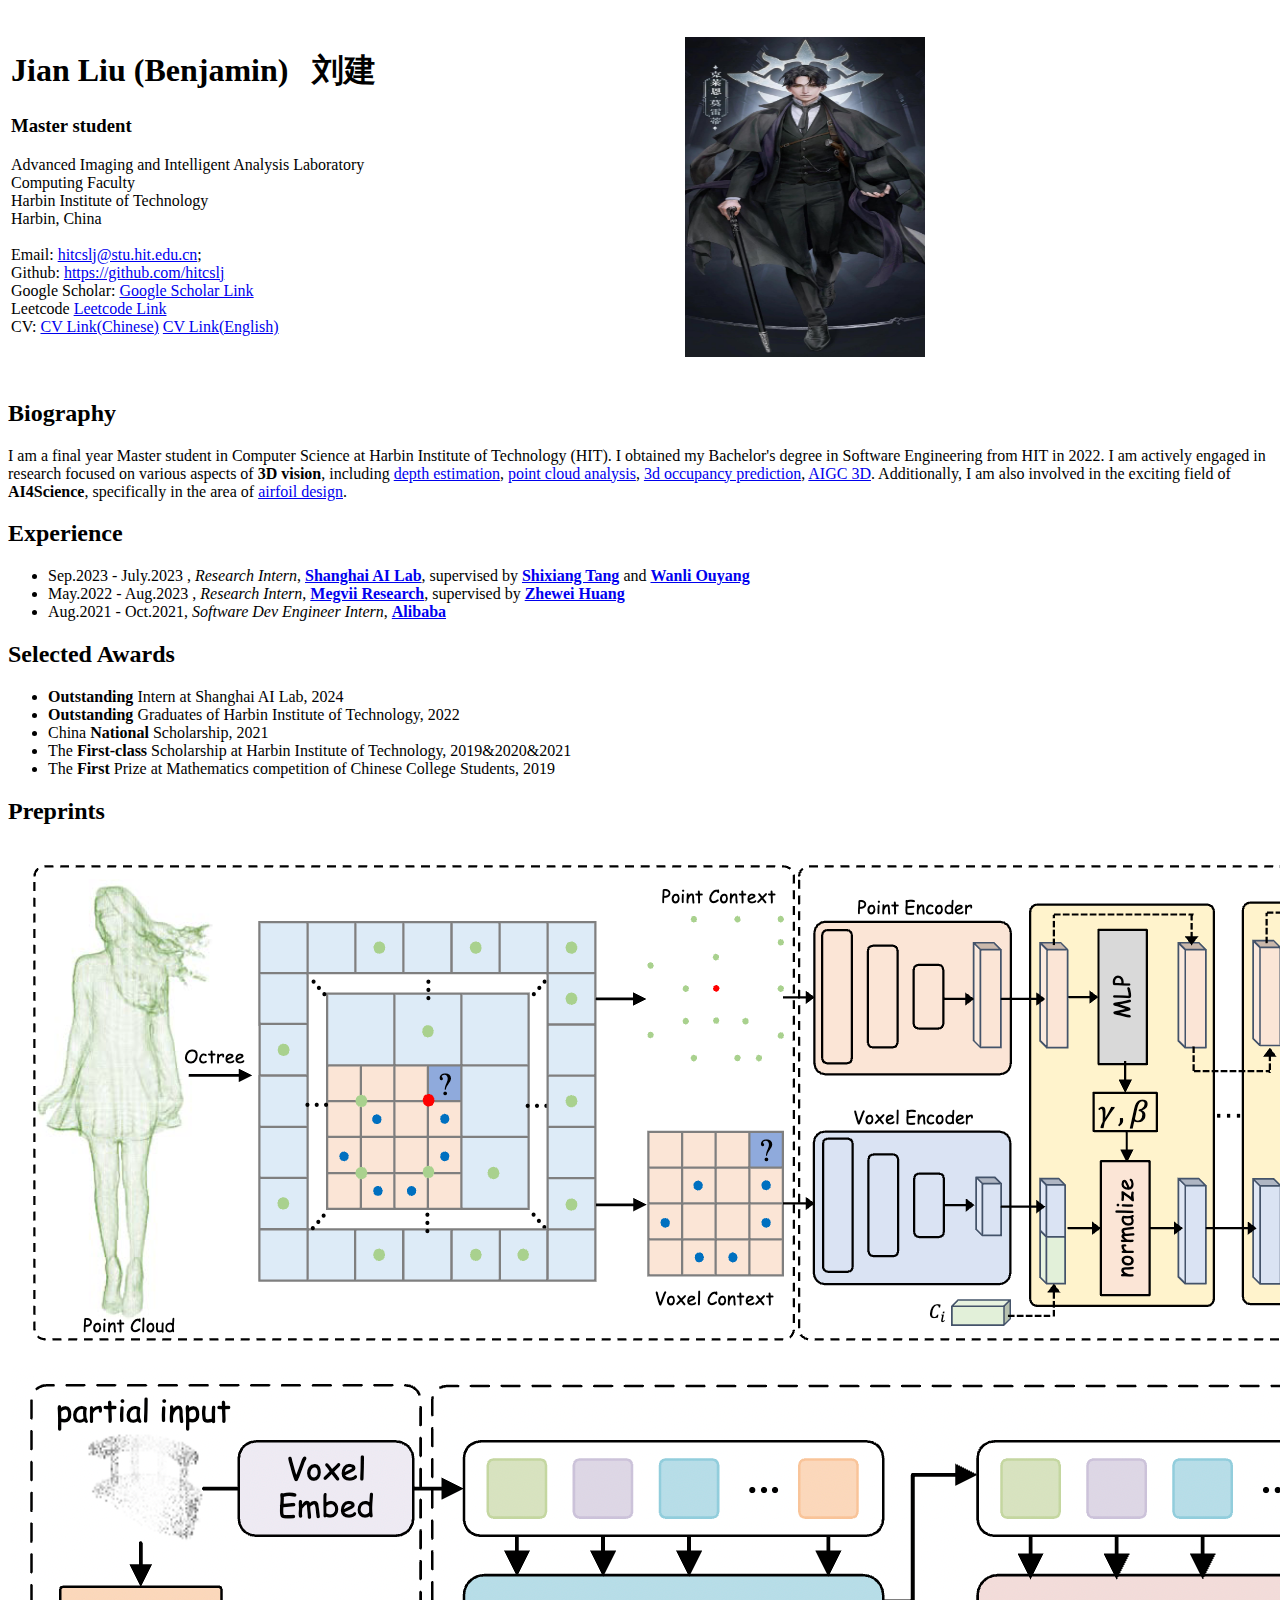
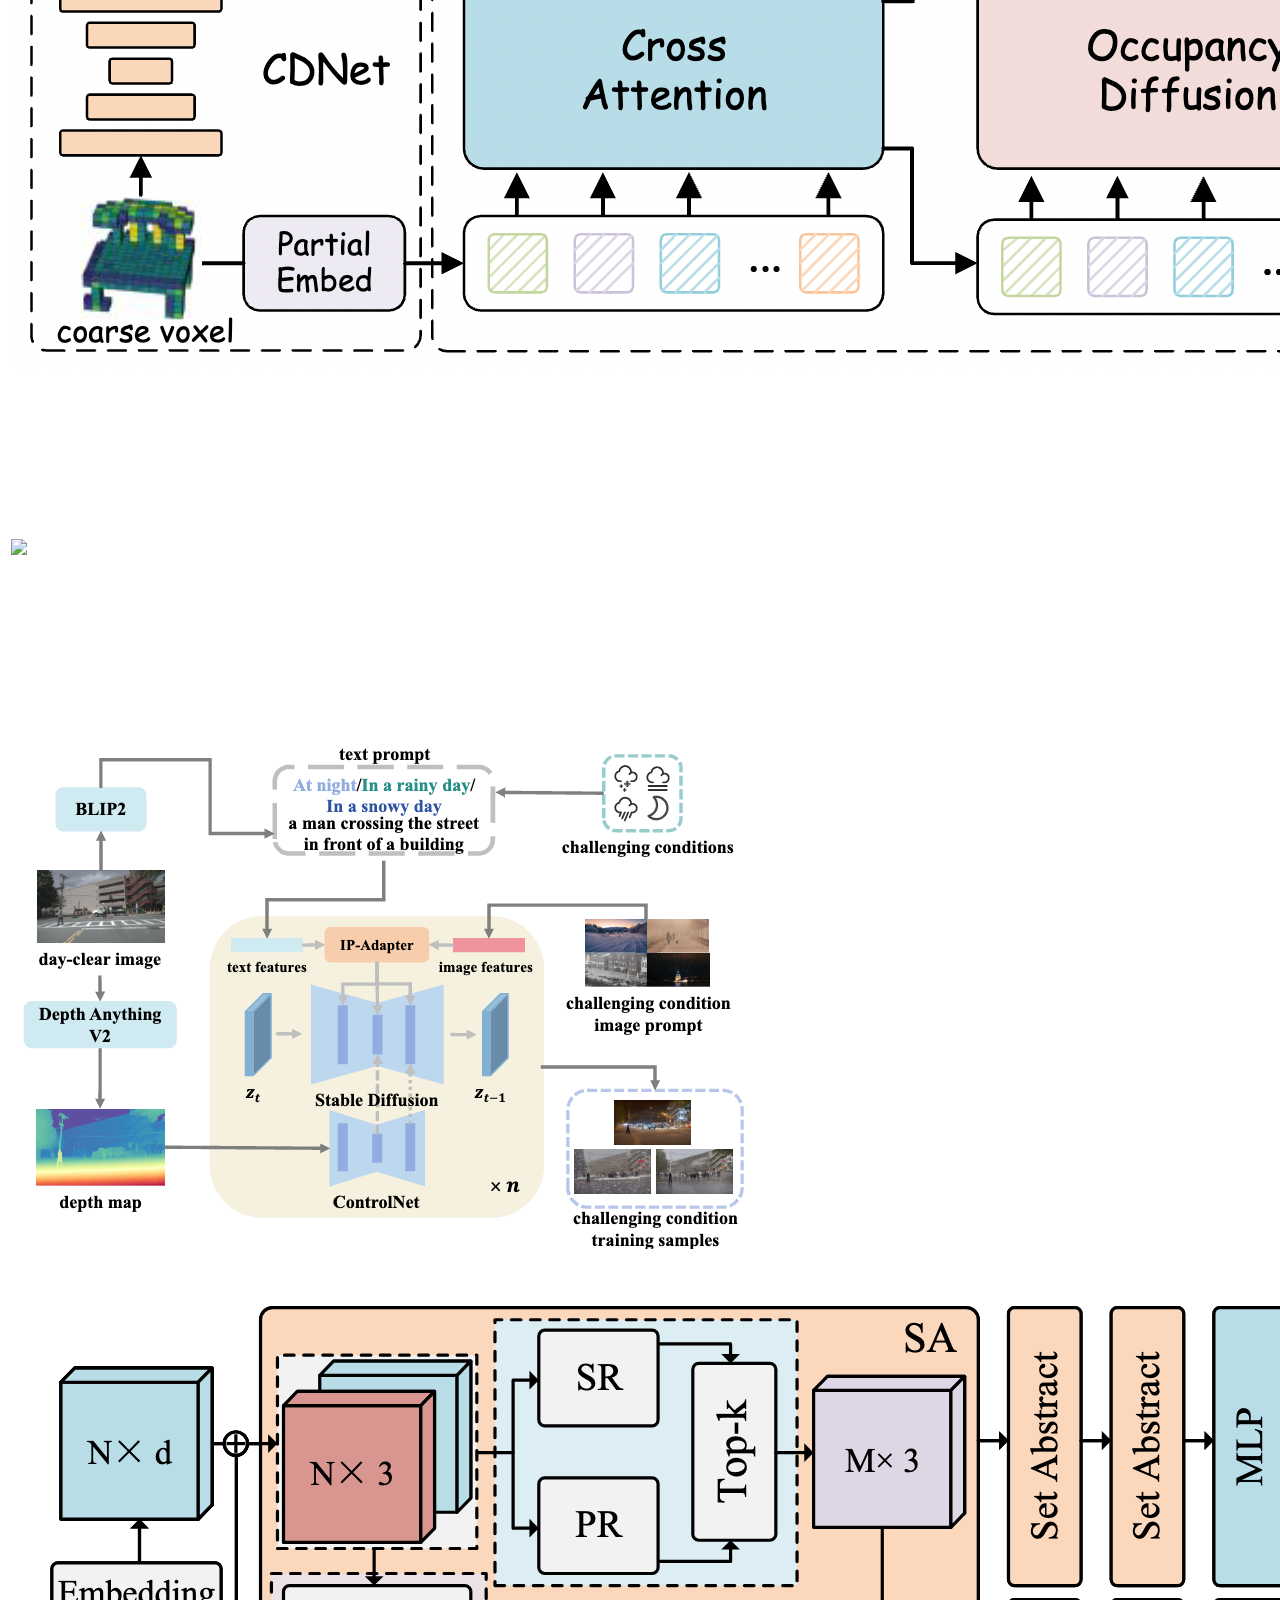
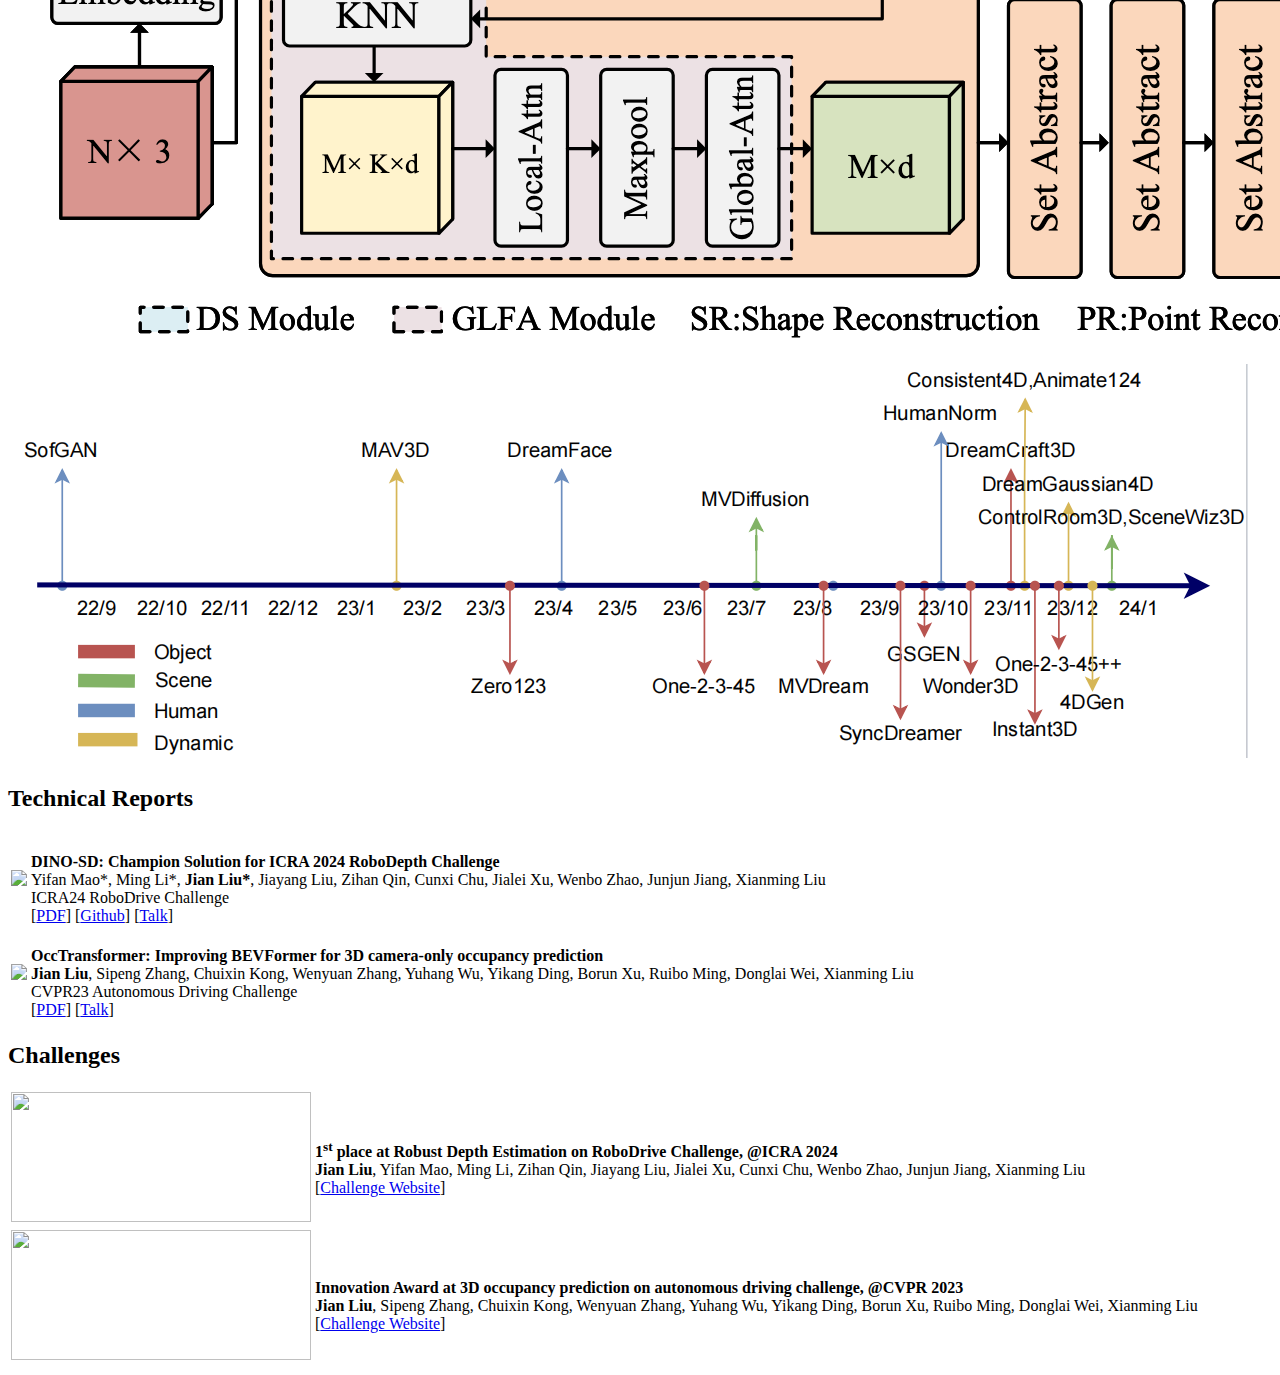
==== index.html @ ea8cdf04 "final year" ====
<!DOCTYPE html>

<html><head><meta http-equiv="Content-Type" content="text/html; charset=UTF-8">
  <meta content="IE=5.0000" http-equiv="X-UA-Compatible">
  <meta name="description" content="Jian Liu's home page">
  
  <link href="./files/wfdoc.css" rel="stylesheet" type="text/css"> 
  <title>Jian Liu's Homepage</title>
  <meta name="GENERATOR" content="MSHTML 11.00.10570.1001">

</head>


<script>
  function hideshow(x) {
    // var x = document.getElementById("toolbox_cite");
    if (x.style.display === "none") {
      x.style.display = "block";
    } else {
      x.style.display = "none";
    }
  }
</script>


<body> 
  <div id="layout-content" style="margin-top: 25px;">
  <table>
    <tbody>
    <tr>
      <td width="670">
        <div id="toptitle">
        <h1>Jian Liu (Benjamin) &nbsp; 刘建</h1></div>
        <h3>Master student</h3>
        <p>Advanced Imaging and Intelligent Analysis Laboratory
        <br>Computing Faculty
        <br>Harbin Institute of Technology
        <br>Harbin, China
        <br>
        <br> Email:  
        <a href="hitcslj@stu.hit.edu.cn"> hitcslj@stu.hit.edu.cn</a>;
<!--        <br>&nbsp;&nbsp;&nbsp;&nbsp;&nbsp;&nbsp;&nbsp;&nbsp;&nbsp;&nbsp;&nbsp;&nbsp;<a href="liujian2498065510@gmail.com"> liujian2498065510@gmail.com</a>-->
        <br> Github: 
        <a href="https://github.com/hitcslj">https://github.com/hitcslj</a>
        <br> Google Scholar: 
        <a href="https://scholar.google.com/citations?user=lgtXgTUAAAAJ&hl=en">Google Scholar Link</a>
        <br> Leetcode
        <a href="https://leetcode.cn/u/hitcslj/">Leetcode Link</a>
<!--          https://leetcode.com/u/UShitcslj/-->
        <br> CV: 
        <a href="./files/jianliu.pdf">CV Link(Chinese)</a>
        <a href="./files/jianliu_en.pdf">CV Link(English)</a>
        <br><br></p>
      </td>
      <td>
        <img width="240" height="320" src="./files/jianliu.jpg" border="0">
      </td>
    </tr>
    <tr></tr></tbody>
  </table>
  <div id="layout-content" style="margin-top: 25px;">




<h2>Biography</h2>

  <p> I am a final year Master student in Computer Science at Harbin Institute of Technology (HIT).
  I obtained my Bachelor's degree in Software Engineering from HIT in 2022. 
  I am actively engaged in research focused on various aspects of <b>3D vision</b>, including <a href="https://github.com/hitcslj/awesome-robust-depth-estimation">depth estimation</a>, <a href="https://github.com/hitcslj/Awesome-Point-Cloud-Completion">point cloud analysis</a>, <a href="https://github.com/CVPR2023-3D-Occupancy-Prediction/CVPR2023-3D-Occupancy-Prediction">3d occupancy prediction</a>, <a href="https://github.com/hitcslj/Awesome-AIGC-3D">AIGC 3D</a>. Additionally, I am also involved in the exciting field of <b>AI4Science</b>, specifically in the area of <a href="https://github.com/hitcslj/awesome-airfoil-design">airfoil design</a>. </p>



<h2>Experience</h2>
<ul>
  <li>
    Sep.2023 - July.2023 , <i>Research Intern</i>, <b><a href="https://www.shlab.org.cn/"> Shanghai AI Lab</a></b>, supervised by <b><a href="https://scholar.google.com/citations?hl=en&user=TJ4ihdkAAAAJ">Shixiang Tang</a></b> and <b><a href="https://wlouyang.github.io/">Wanli Ouyang</a></b> 
  </li>
  <li>
    May.2022 - Aug.2023 , <i>Research Intern</i>, <b><a href="https://research.megvii.com/">Megvii Research</a></b>, supervised by <b><a href="https://github.com/hzwer">Zhewei Huang</a></b> 
  </li>
  <li>
    Aug.2021 - Oct.2021, <i> Software Dev Engineer Intern</i>, <b><a href="https://www.alibabagroup.com/">Alibaba</a></b>
  </li>
</ul>



<h2>Selected Awards</h2>
<ul>
  <li>
    <b>Outstanding</b> Intern at Shanghai AI Lab, 2024
  </li>
  <li>
  <b>Outstanding</b> Graduates of Harbin Institute of Technology, 2022
  </li>
  <li>
    China <b>National</b> Scholarship, 2021
  </li>
  <li>
    The <b>First-class</b> Scholarship at Harbin Institute of Technology, 2019&2020&2021
  </li>
  <li>
    The <b>First</b> Prize at Mathematics competition  of Chinese College Students, 2019
  </li>
</ul>





<h2>Preprints</h2>
<table class="pub_table">
  <tbody>
  
  <tr>
    <td class="pub_td1"><img src="./files/pvcontext-pipeline.png" class="papericon"></td>
    <td class="pub_td2"><br><b>PVContext: Hybrid Context Model for Point Cloud Compression</b>
      <br>Guoqing Zhang, Wenbo Zhao, <b>Jian Liu</b>, Yuanchao Bai, Junjun Jiang, Xianming Liu
      <br>Arxiv 2024
      <br>
      [<a href="https://arxiv.org/abs/2409.12724">PDF</a>]
    </td>
  </tr>


  <tr>
    <td class="pub_td1"><img src="./files/diffocc-pipeline.png" class="papericon"></td>
    <td class="pub_td2"><br><b>Diffusion-Occ: 3D Point Cloud Completion via Occupancy Diffusion</b>
      <br>Guoqing Zhang, <b>Jian Liu*</b>
      <br>Arxiv 2024
      <br>
      [<a href="https://www.arxiv.org/abs/2408.14846">PDF</a>]
    </td>
  </tr>

  
  <tr>
    <td class="pub_td1"><img src="./files/airfoil-pipeline.png" class="papericon"></td>
    <td class="pub_td2"><br><b>AFBench: A Large-scale Benchmark for Airfoil Design</b>
      <br><b>Jian Liu</b>, Jianyu Wu, Hairun Xie, Guoqing Zhang, Jing Wang, Wei Liu, Wanli Ouyang, Junjun Jiang, Xianming Liu, Shixiang Tang, Miao Zhang
      <br>Paper UnderReview
      <br>
      [<a href="https://arxiv.org/abs/2406.18846">PDF</a>]
      [<a href="https://github.com/hitcslj/AFBench">Github</a>]
      [<a href="https://hitcslj.github.io/afbench/">Project Page</a>]
    </td>
  </tr>


  <tr>
    <td class="pub_td1"><img src="./files/ude-pipeline.png" class="papericon"></td>
    <td class="pub_td2"><br><b>Stealing Stable Diffusion Prior for Robust Monocular Depth Estimation</b>
      <br> Yifan Mao*, <b>Jian Liu*</b>, Xianming Liu
      <br>Arxiv 2024
      <br>
      [<a href="https://arxiv.org/abs/2403.05056">PDF</a>]
      [<a href="https://github.com/hitcslj/SSD">Github</a>]
      [<a href="https://hitcslj.github.io/ssd/">Project Page</a>]
    </td>
  </tr>


  
  <tr>
    <td class="pub_td1"><img src="./files/reps_pipeline_new.png" class="papericon"></td>
    <td class="pub_td2"><br><b>REPS: Reconstruction-based Point Cloud Sampling</b>
      <br>Guoqing Zhang*, <b>Jian Liu*</b>, Wenbo Zhao, Xianming Liu
      <br>Arxiv 2024
      <br>
      [<a href="https://arxiv.org/abs/2403.05047">PDF</a>]
      [<a href="https://github.com/hitcslj/REPS">Github</a>]
    </td>
  </tr>


  <tr>
    <td class="pub_td1"><img src="./files/aigc_3d.png" class="papericon"></td>
    <td class="pub_td2"><br><b>A Comprehensive Survey on 3D Content Generation</b>
      <br><b>Jian Liu</b>, Xiaoshui Huang, Tianyu Huang, Lu Chen, Yuenan Hou, Shixiang Tang, Ziwei Liu, Wanli Ouyang, Wangmeng Zuo, Junjun Jiang, Xianming Liu
      <br>Arxiv 2024
      <br>
      [<a href="https://arxiv.org/abs/2402.01166">PDF</a>]
      [<a href="https://github.com/hitcslj/Awesome-AIGC-3D">Github</a>]
    </td>
  </tr>

  </tbody>
</table>


<h2>Technical Reports</h2>
<table class="pub_table">
  <tbody>

  <tr>
    <td class="pub_td1"><img src="./files/dino_sd.png" class="papericon"></td>
    <td class="pub_td2"><br><b>DINO-SD: Champion Solution for ICRA 2024 RoboDepth Challenge</b>
      <br>Yifan Mao*, Ming Li*, <b>Jian Liu*</b>, Jiayang Liu, Zihan Qin, Cunxi Chu, Jialei Xu, Wenbo Zhao, Junjun Jiang, Xianming Liu
      <br>ICRA24 RoboDrive Challenge
      <br>
      [<a href="https://arxiv.org/abs/2405.17102">PDF</a>]
      [<a href="https://github.com/hitcslj/DINO-SD">Github</a>]
      [<a href="https://www.bilibili.com/video/BV11H4y1M7mp/?vd_source=0fb3bb9416e8fa252211d77e6b01b9d0">Talk</a>]
    </td>
  </tr>
  
  <tr>
    <td class="pub_td1"><img src="./files/occtransformer.png" class="papericon"></td>
    <td class="pub_td2"><br><b>OccTransformer: Improving BEVFormer for 3D camera-only occupancy prediction</b>
      <br><b>Jian Liu</b>, Sipeng Zhang, Chuixin Kong, Wenyuan Zhang, Yuhang Wu, Yikang Ding, Borun Xu, Ruibo Ming, Donglai Wei, Xianming Liu
      <br>CVPR23 Autonomous Driving Challenge
      <br>
      [<a href="https://arxiv.org/abs/2402.18140">PDF</a>]
      [<a href="https://www.bilibili.com/video/BV1pN411D7au/?spm_id_from=333.999.0.0&vd_source=0fb3bb9416e8fa252211d77e6b01b9d0">Talk</a>]
    </td>
  </tr>

  </tbody>
</table>

<h2>Challenges</h2>
<table class="pub_table">
  <tbody>
  
  <tr>
      <td class="pub_td1"><img src="./files/icra24_dinosd.png" class="papericon" width="300" height="130"></td>
      <td class="pub_td2"><br><b>1<sup>st</sup> place at Robust Depth Estimation</a> on RoboDrive Challenge, @ICRA 2024</b>
        <br><b>Jian Liu</b>, Yifan Mao, Ming Li, Zihan Qin, Jiayang Liu, Jialei Xu, Cunxi Chu, Wenbo Zhao, Junjun Jiang, Xianming Liu
        <br>
        [<a href="https://robodrive-24.github.io">Challenge Website</a>]
      </td>
  </tr>

  <tr>
    <td class="pub_td1"><img src="./files/cvpr23_occ.jpg" class="papericon" width="300" height="130"></td>
    <td class="pub_td2"><br><b>Innovation Award at 3D occupancy prediction on autonomous driving challenge, @CVPR 2023 </b>
      <br> <b>Jian Liu</b>, Sipeng Zhang, Chuixin Kong, Wenyuan Zhang, Yuhang Wu, Yikang Ding, Borun Xu, Ruibo Ming, Donglai Wei, Xianming Liu
      <br>
      [<a href="https://opendrivelab.com/AD23Challenge.html">Challenge Website</a>]
    </td>
  </tr>


  


  </tbody>
</table>


</div></div></body></html>
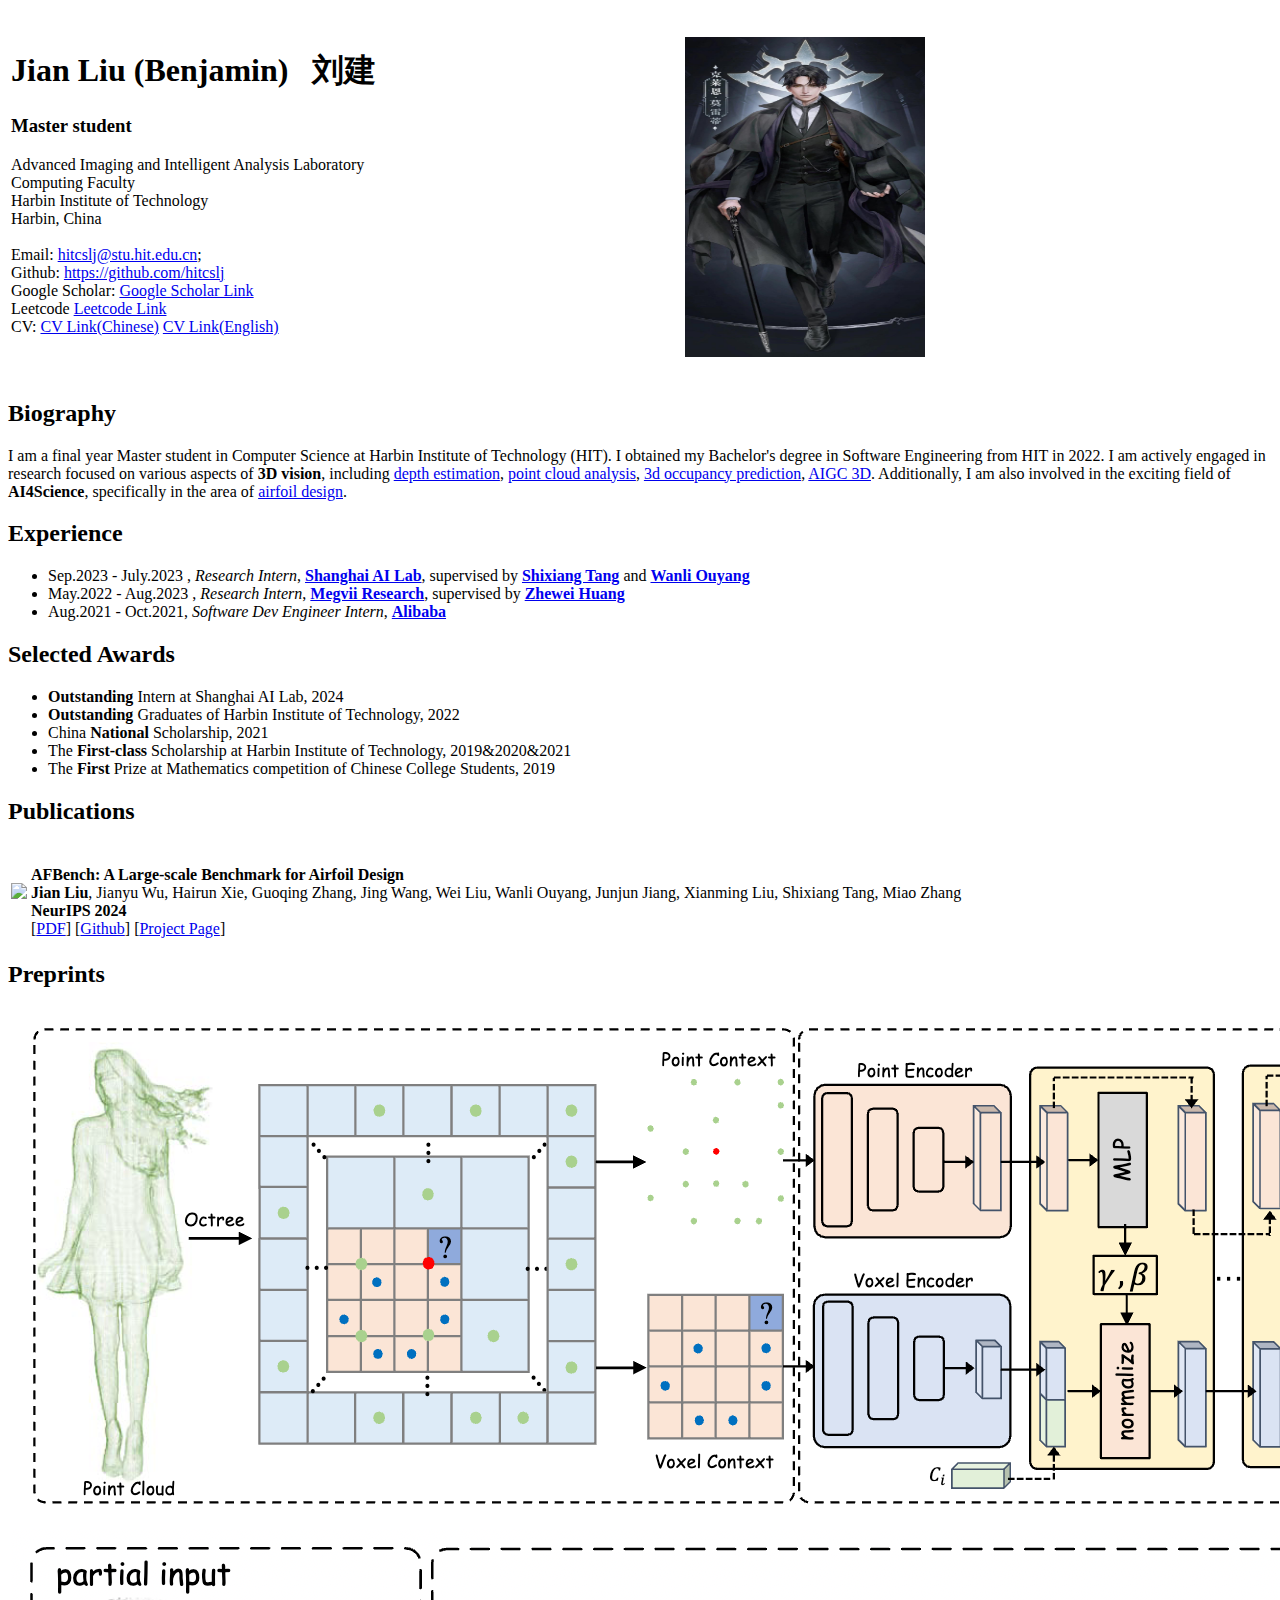
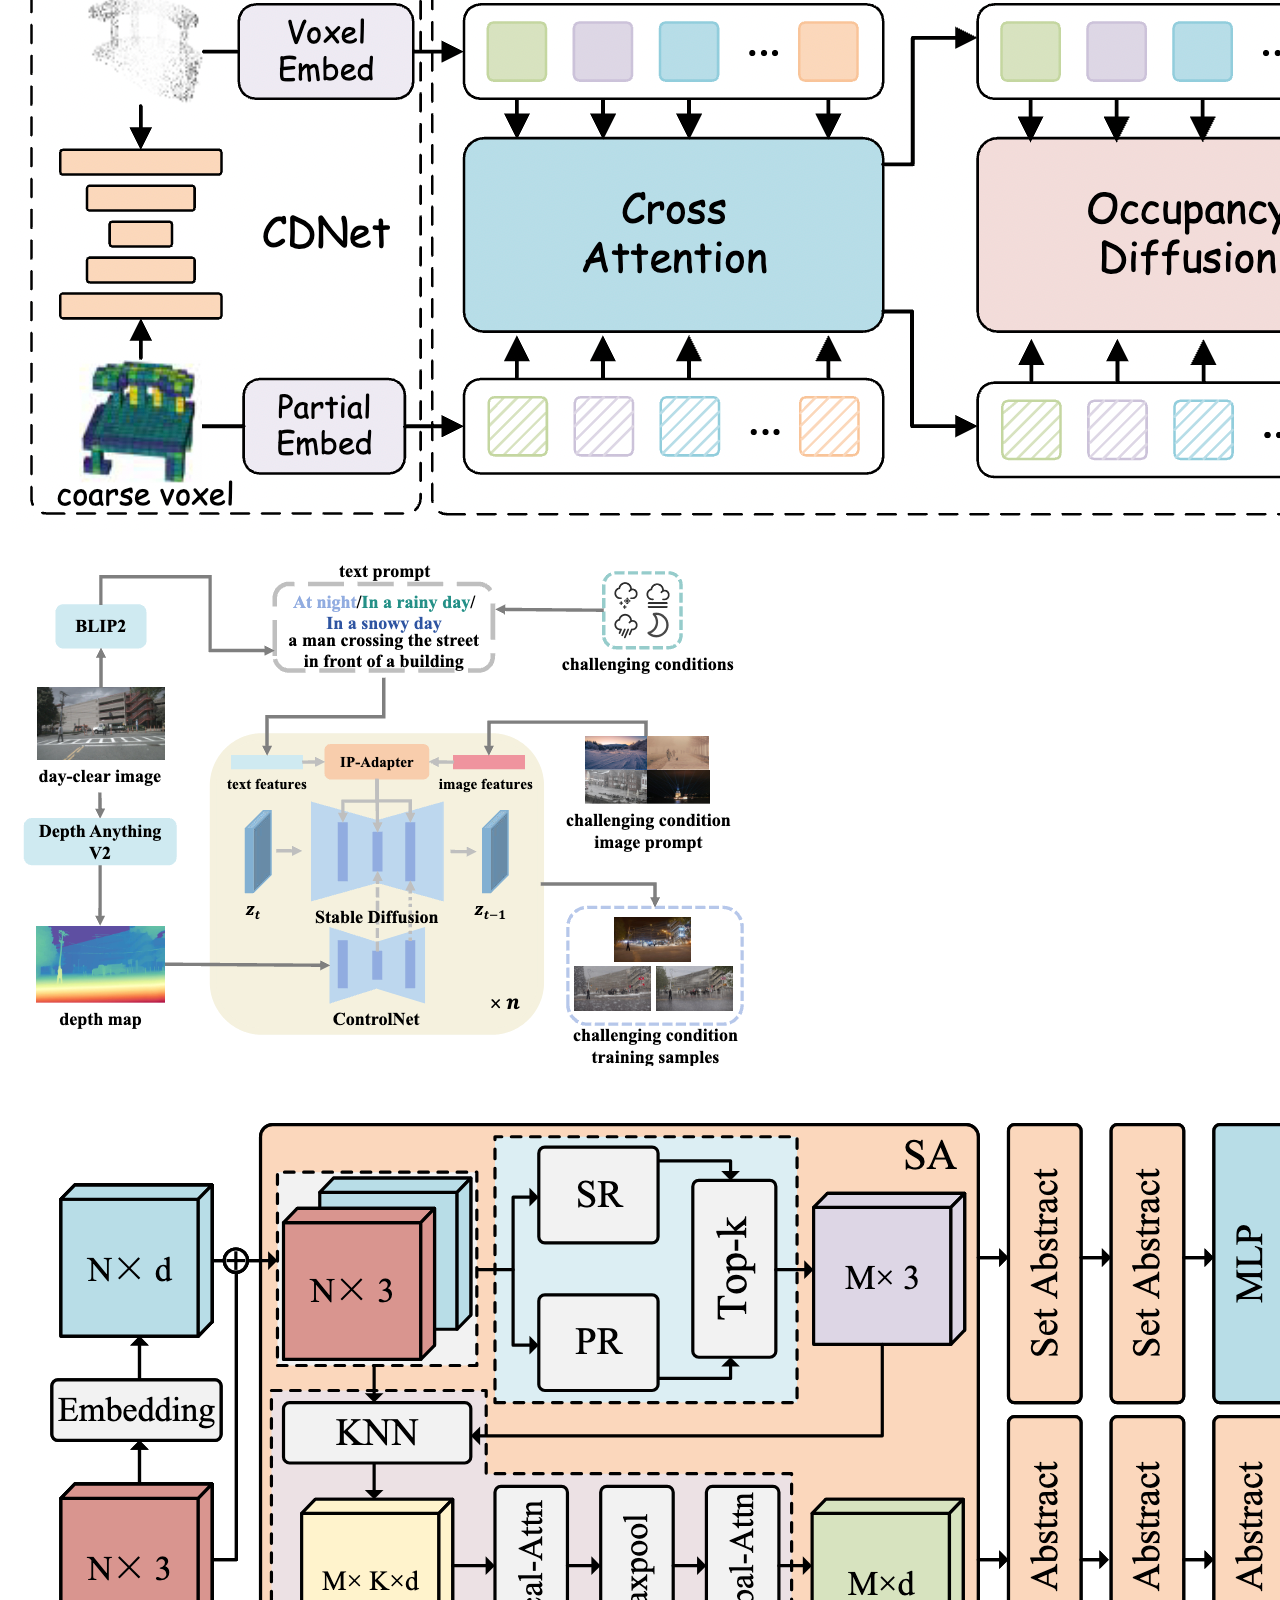
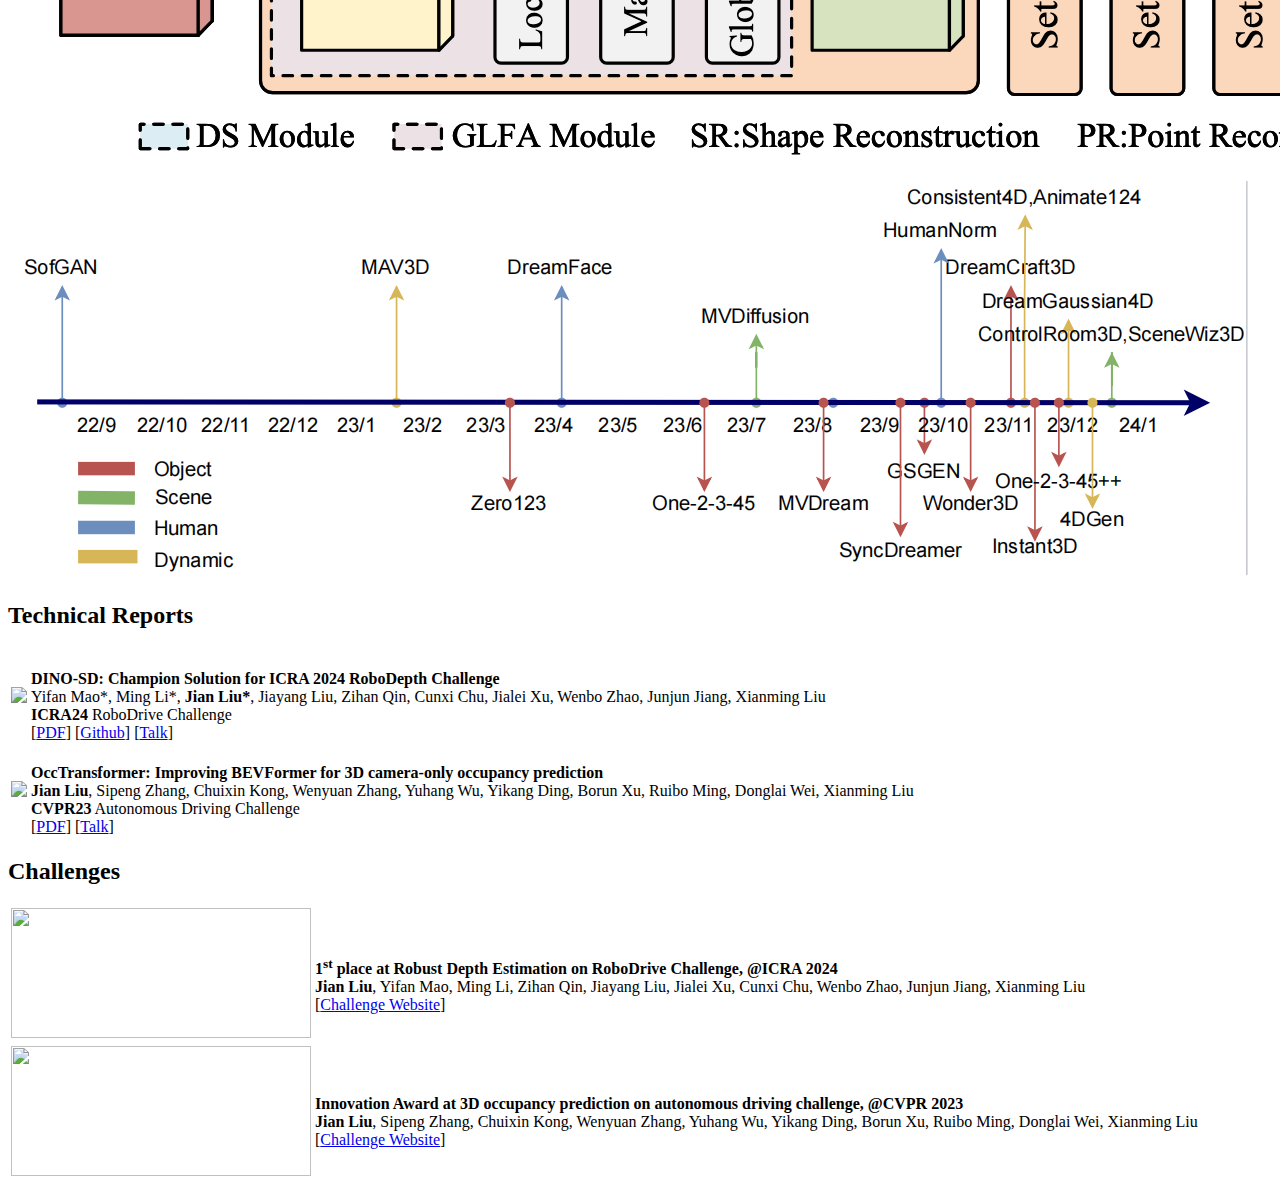
==== commit e65c630e: "afbench" ====
--- a/index.html
+++ b/index.html
@@ -107,7 +107,25 @@
 
 
 
-
+<h2>Publications</h2>
+
+<table class="pub_table">
+  <tbody>
+
+  <tr>
+    <td class="pub_td1"><img src="./files/airfoil-pipeline.png" class="papericon"></td>
+    <td class="pub_td2"><br><b>AFBench: A Large-scale Benchmark for Airfoil Design</b>
+      <br><b>Jian Liu</b>, Jianyu Wu, Hairun Xie, Guoqing Zhang, Jing Wang, Wei Liu, Wanli Ouyang, Junjun Jiang, Xianming Liu, Shixiang Tang, Miao Zhang
+      <br><b>NeurIPS 2024</b>
+      <br>
+      [<a href="https://arxiv.org/abs/2406.18846">PDF</a>]
+      [<a href="https://github.com/hitcslj/AFBench">Github</a>]
+      [<a href="https://hitcslj.github.io/afbench/">Project Page</a>]
+    </td>
+  </tr>
+
+  </tbody>
+</table>
 
 <h2>Preprints</h2>
 <table class="pub_table">
@@ -136,19 +154,6 @@
 
   
   <tr>
-    <td class="pub_td1"><img src="./files/airfoil-pipeline.png" class="papericon"></td>
-    <td class="pub_td2"><br><b>AFBench: A Large-scale Benchmark for Airfoil Design</b>
-      <br><b>Jian Liu</b>, Jianyu Wu, Hairun Xie, Guoqing Zhang, Jing Wang, Wei Liu, Wanli Ouyang, Junjun Jiang, Xianming Liu, Shixiang Tang, Miao Zhang
-      <br>Paper UnderReview
-      <br>
-      [<a href="https://arxiv.org/abs/2406.18846">PDF</a>]
-      [<a href="https://github.com/hitcslj/AFBench">Github</a>]
-      [<a href="https://hitcslj.github.io/afbench/">Project Page</a>]
-    </td>
-  </tr>
-
-
-  <tr>
     <td class="pub_td1"><img src="./files/ude-pipeline.png" class="papericon"></td>
     <td class="pub_td2"><br><b>Stealing Stable Diffusion Prior for Robust Monocular Depth Estimation</b>
       <br> Yifan Mao*, <b>Jian Liu*</b>, Xianming Liu
@@ -197,7 +202,7 @@
     <td class="pub_td1"><img src="./files/dino_sd.png" class="papericon"></td>
     <td class="pub_td2"><br><b>DINO-SD: Champion Solution for ICRA 2024 RoboDepth Challenge</b>
       <br>Yifan Mao*, Ming Li*, <b>Jian Liu*</b>, Jiayang Liu, Zihan Qin, Cunxi Chu, Jialei Xu, Wenbo Zhao, Junjun Jiang, Xianming Liu
-      <br>ICRA24 RoboDrive Challenge
+      <br><b>ICRA24</b> RoboDrive Challenge
       <br>
       [<a href="https://arxiv.org/abs/2405.17102">PDF</a>]
       [<a href="https://github.com/hitcslj/DINO-SD">Github</a>]
@@ -209,7 +214,7 @@
     <td class="pub_td1"><img src="./files/occtransformer.png" class="papericon"></td>
     <td class="pub_td2"><br><b>OccTransformer: Improving BEVFormer for 3D camera-only occupancy prediction</b>
       <br><b>Jian Liu</b>, Sipeng Zhang, Chuixin Kong, Wenyuan Zhang, Yuhang Wu, Yikang Ding, Borun Xu, Ruibo Ming, Donglai Wei, Xianming Liu
-      <br>CVPR23 Autonomous Driving Challenge
+      <br><b>CVPR23</b> Autonomous Driving Challenge
       <br>
       [<a href="https://arxiv.org/abs/2402.18140">PDF</a>]
       [<a href="https://www.bilibili.com/video/BV1pN411D7au/?spm_id_from=333.999.0.0&vd_source=0fb3bb9416e8fa252211d77e6b01b9d0">Talk</a>]
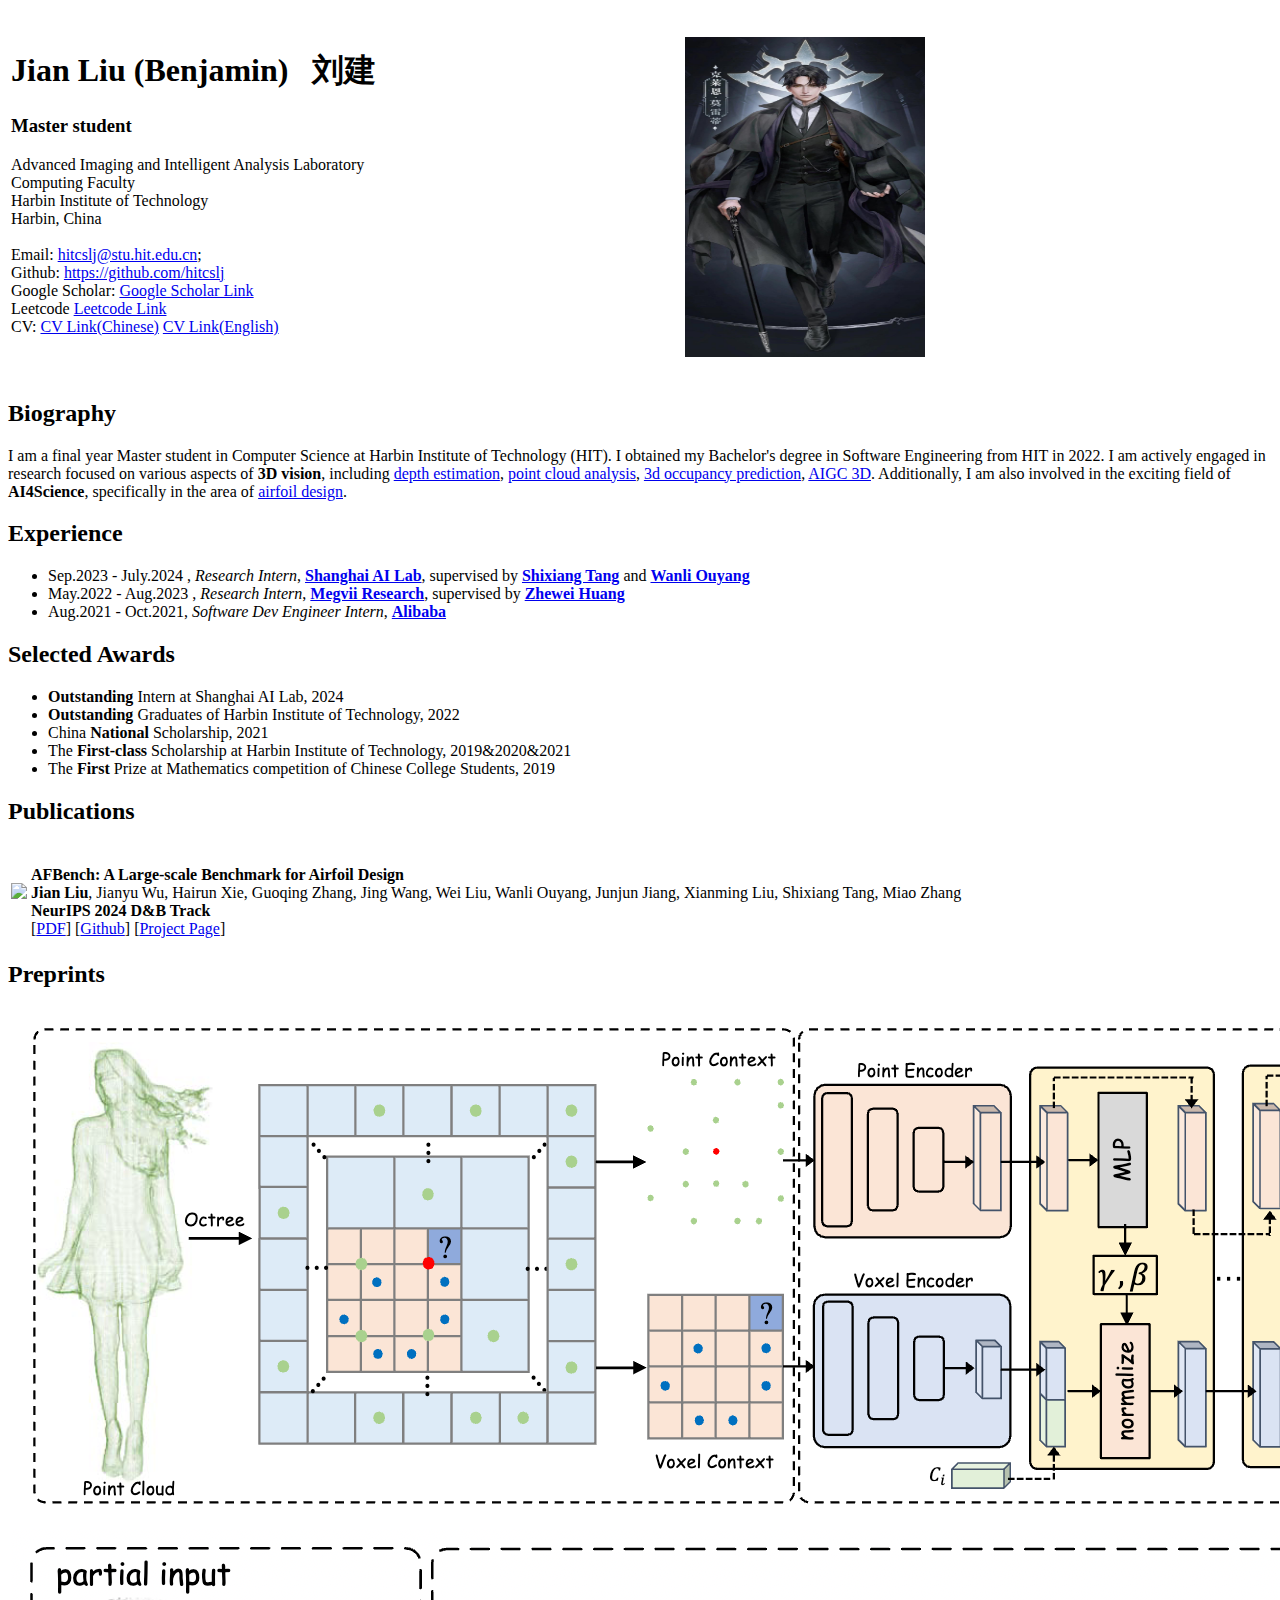
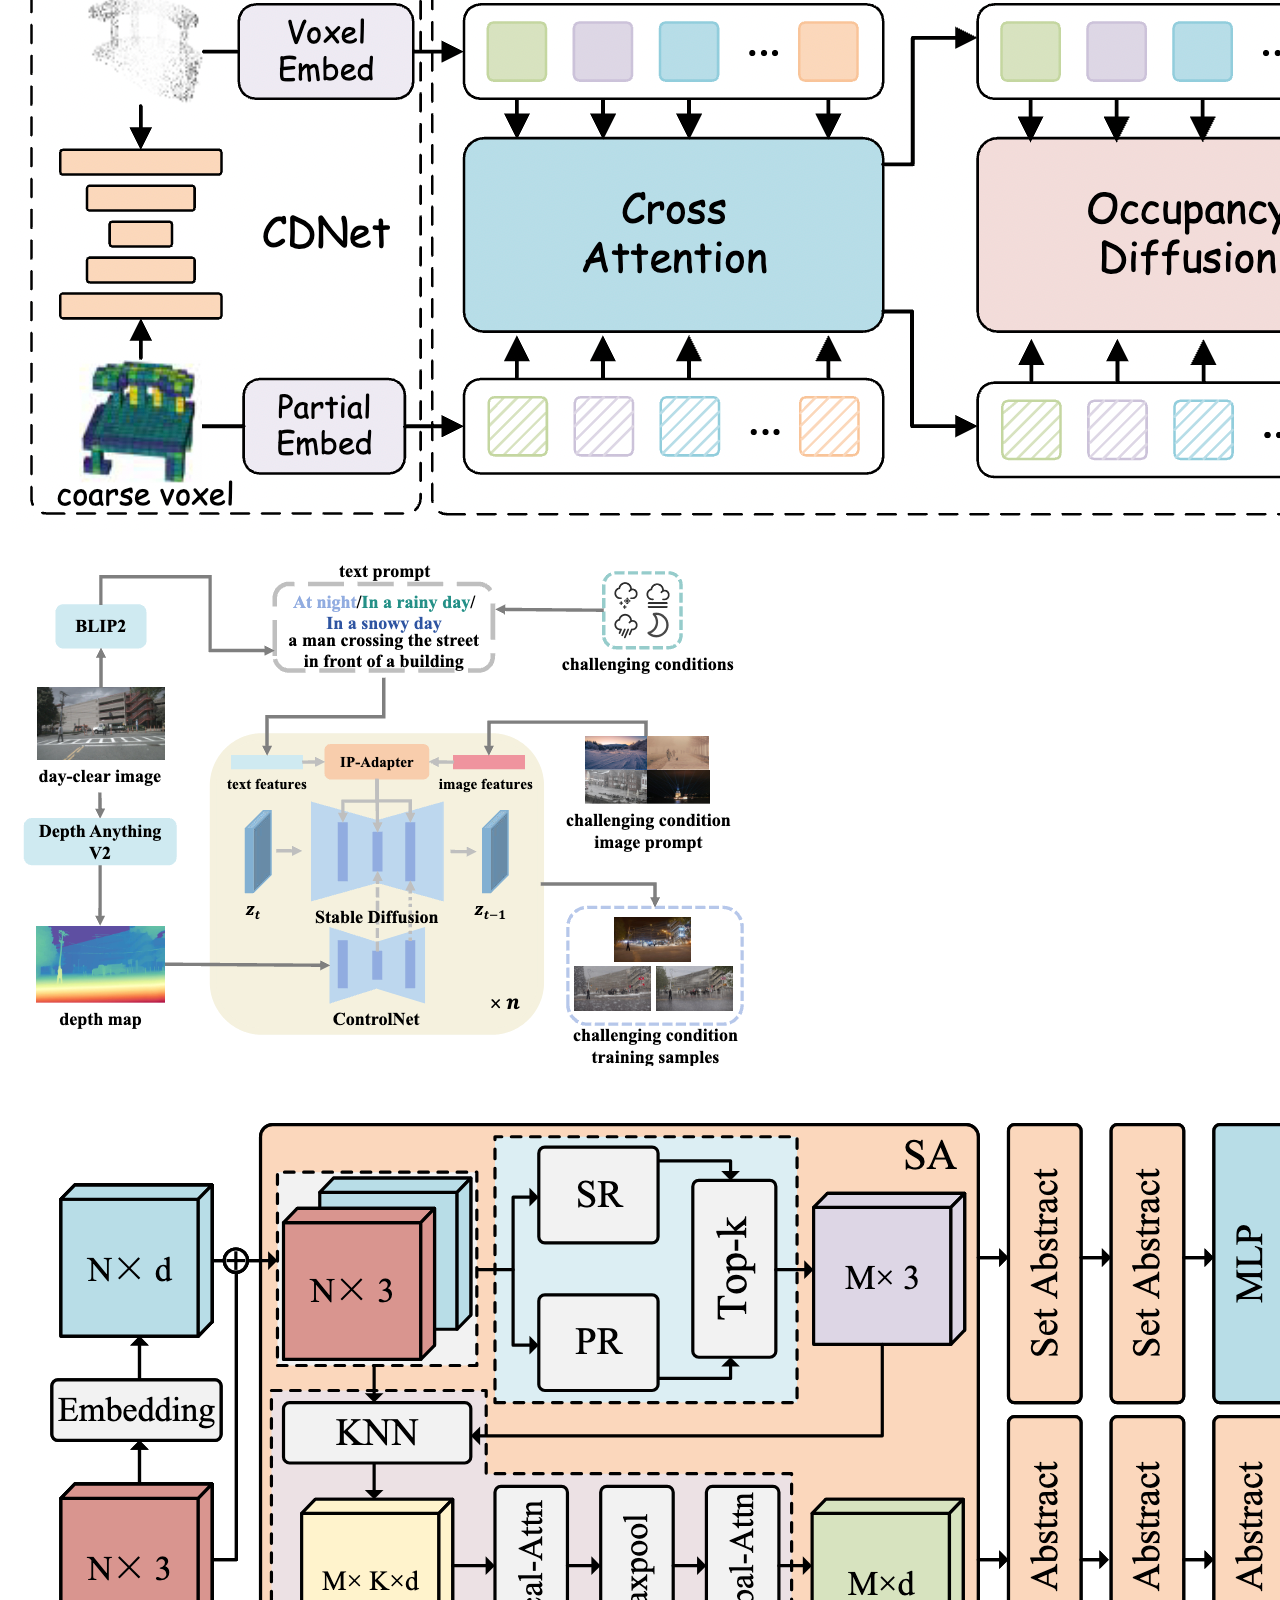
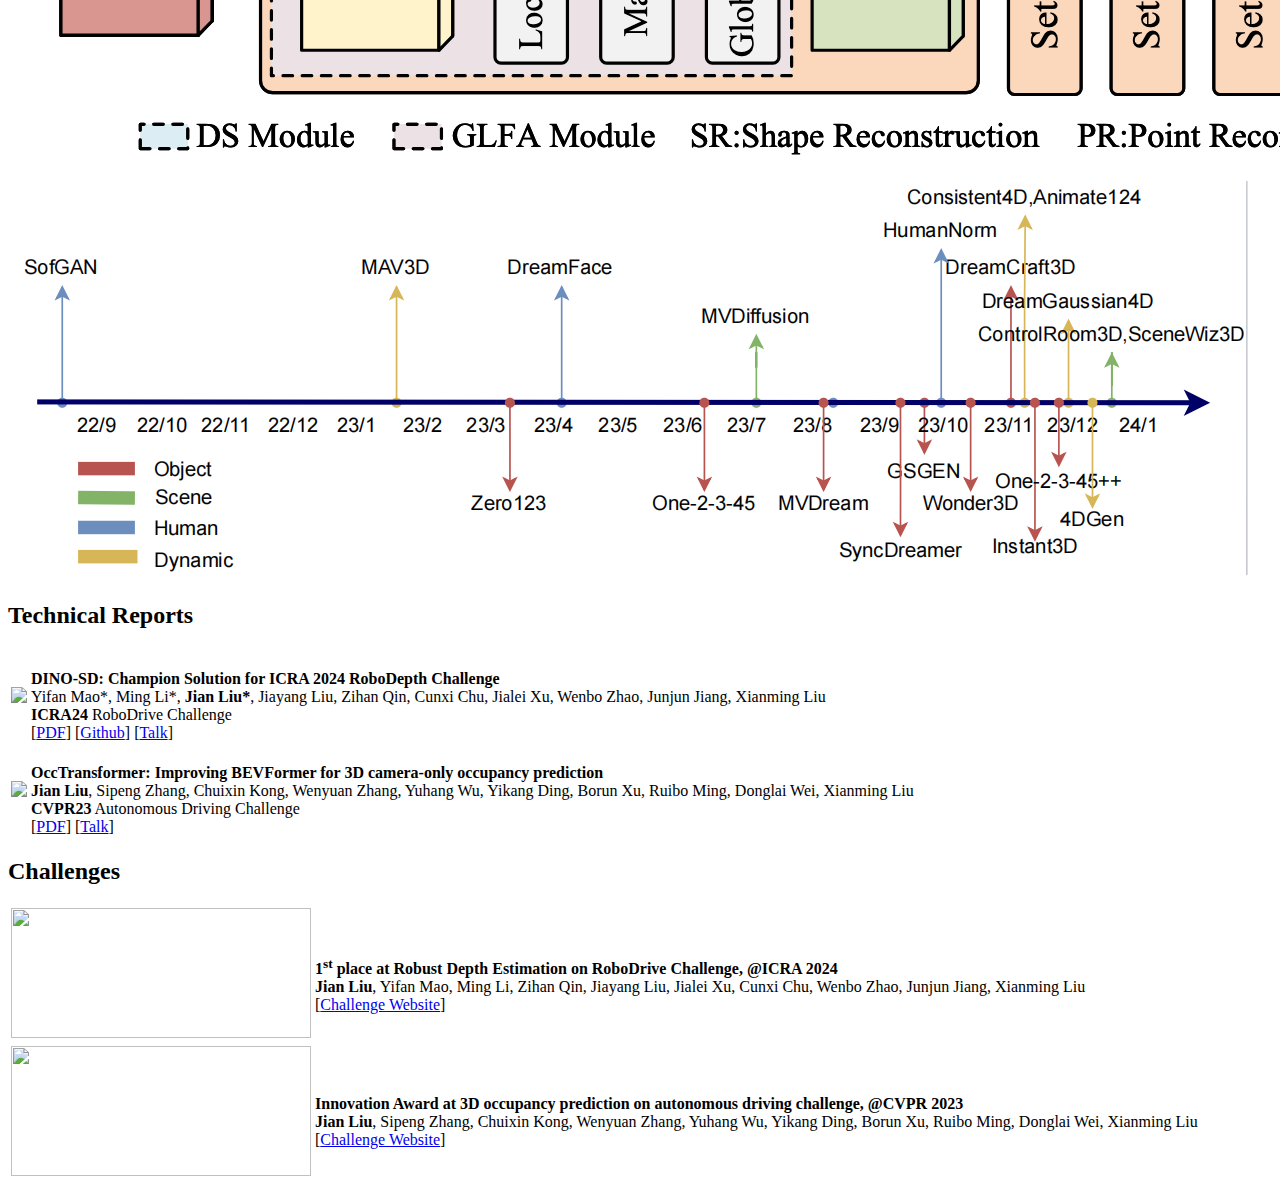
==== commit 28010d57: "D&B" ====
--- a/index.html
+++ b/index.html
@@ -74,7 +74,7 @@
 <h2>Experience</h2>
 <ul>
   <li>
-    Sep.2023 - July.2023 , <i>Research Intern</i>, <b><a href="https://www.shlab.org.cn/"> Shanghai AI Lab</a></b>, supervised by <b><a href="https://scholar.google.com/citations?hl=en&user=TJ4ihdkAAAAJ">Shixiang Tang</a></b> and <b><a href="https://wlouyang.github.io/">Wanli Ouyang</a></b> 
+    Sep.2023 - July.2024 , <i>Research Intern</i>, <b><a href="https://www.shlab.org.cn/"> Shanghai AI Lab</a></b>, supervised by <b><a href="https://scholar.google.com/citations?hl=en&user=TJ4ihdkAAAAJ">Shixiang Tang</a></b> and <b><a href="https://wlouyang.github.io/">Wanli Ouyang</a></b> 
   </li>
   <li>
     May.2022 - Aug.2023 , <i>Research Intern</i>, <b><a href="https://research.megvii.com/">Megvii Research</a></b>, supervised by <b><a href="https://github.com/hzwer">Zhewei Huang</a></b> 
@@ -116,10 +116,10 @@
     <td class="pub_td1"><img src="./files/airfoil-pipeline.png" class="papericon"></td>
     <td class="pub_td2"><br><b>AFBench: A Large-scale Benchmark for Airfoil Design</b>
       <br><b>Jian Liu</b>, Jianyu Wu, Hairun Xie, Guoqing Zhang, Jing Wang, Wei Liu, Wanli Ouyang, Junjun Jiang, Xianming Liu, Shixiang Tang, Miao Zhang
-      <br><b>NeurIPS 2024</b>
+      <br><b>NeurIPS 2024 D&B Track</b>
       <br>
       [<a href="https://arxiv.org/abs/2406.18846">PDF</a>]
-      [<a href="https://github.com/hitcslj/AFBench">Github</a>]
+      [<a href="https://github.com/open-sciencelab/Intern-WingWing">Github</a>]
       [<a href="https://hitcslj.github.io/afbench/">Project Page</a>]
     </td>
   </tr>
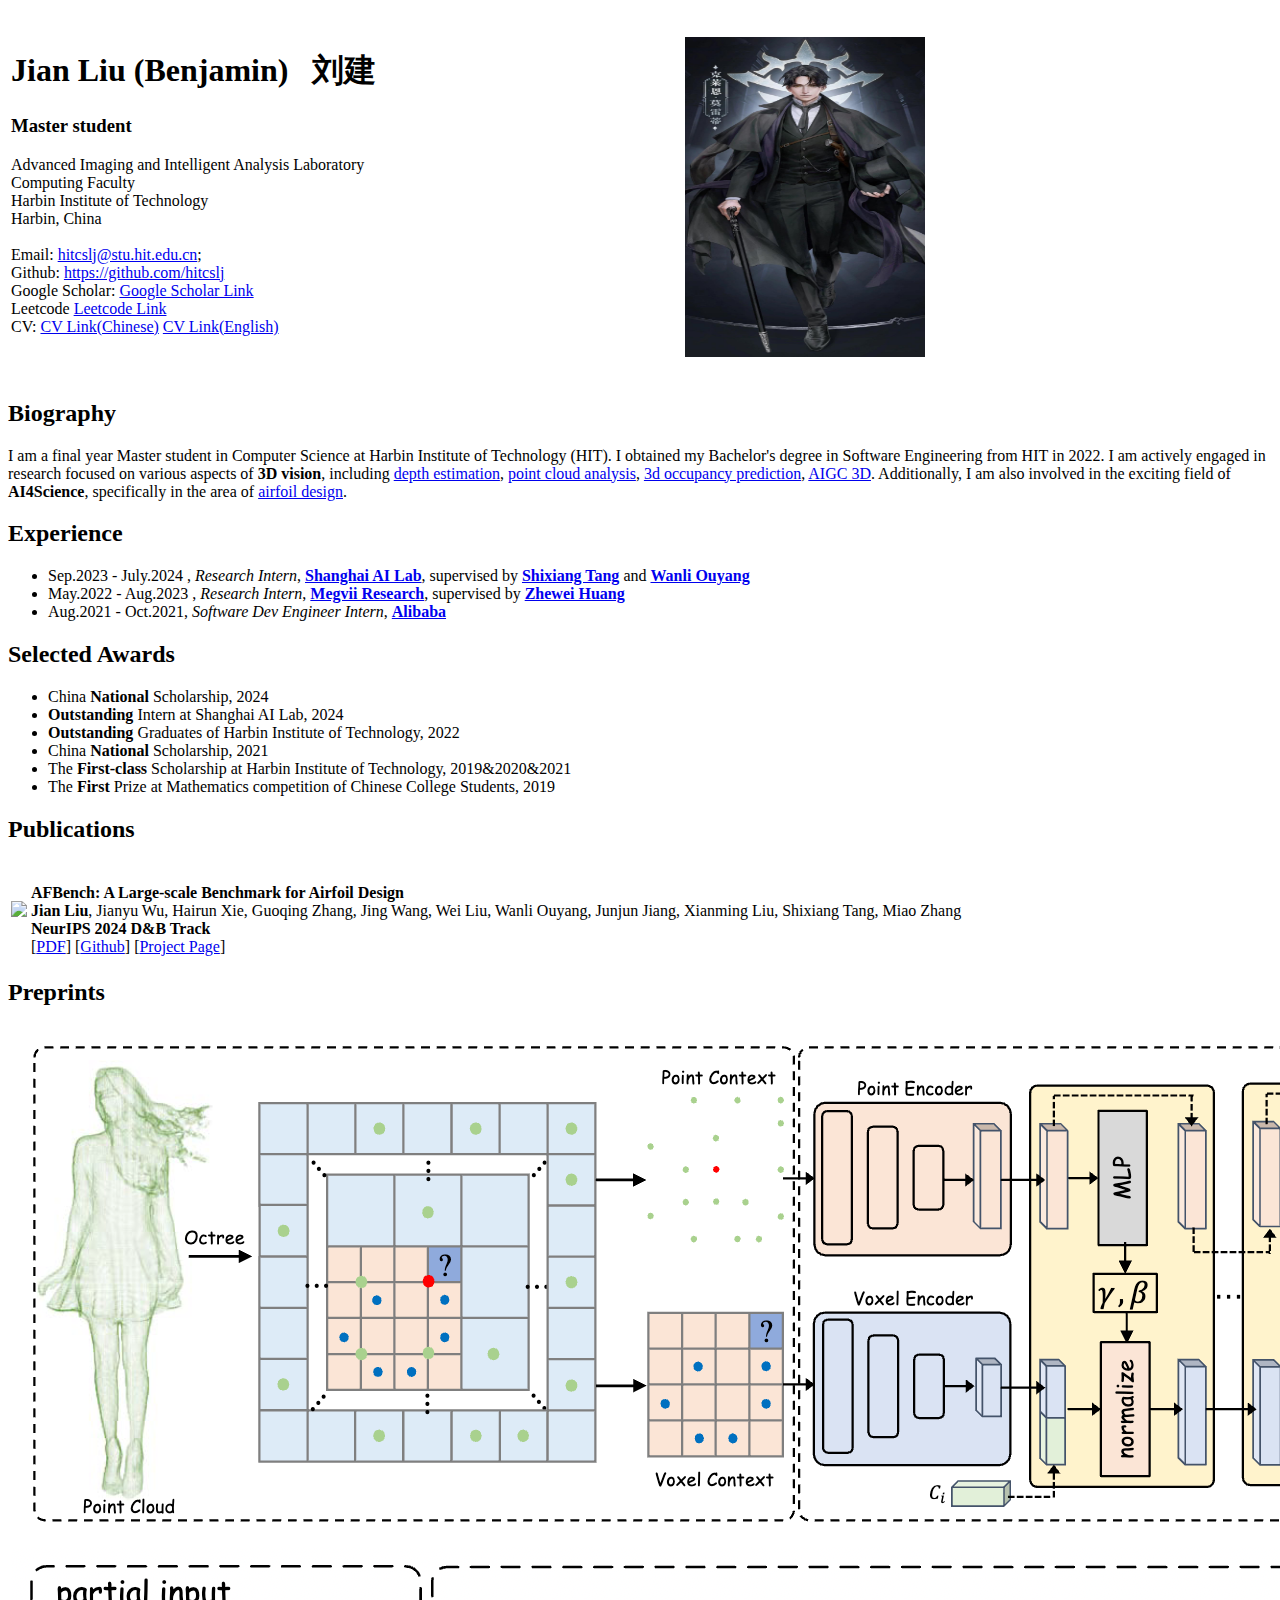
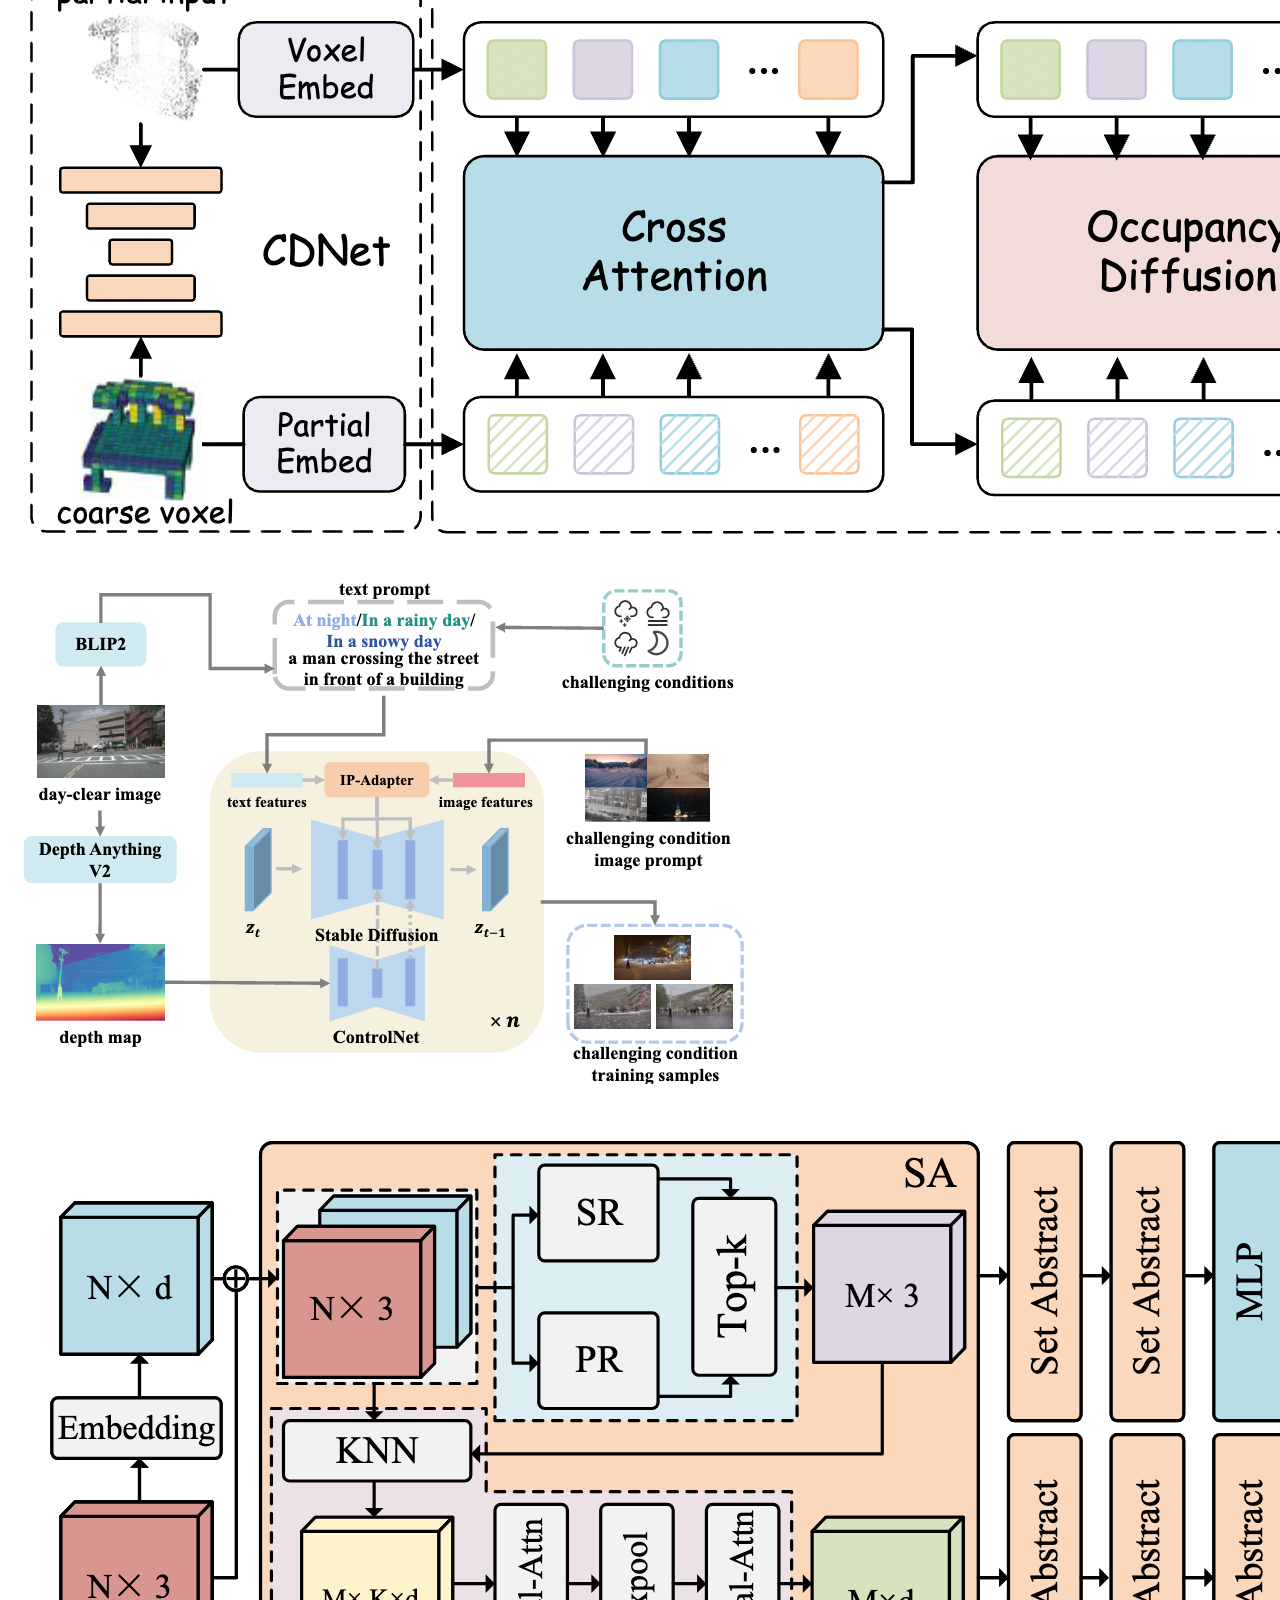
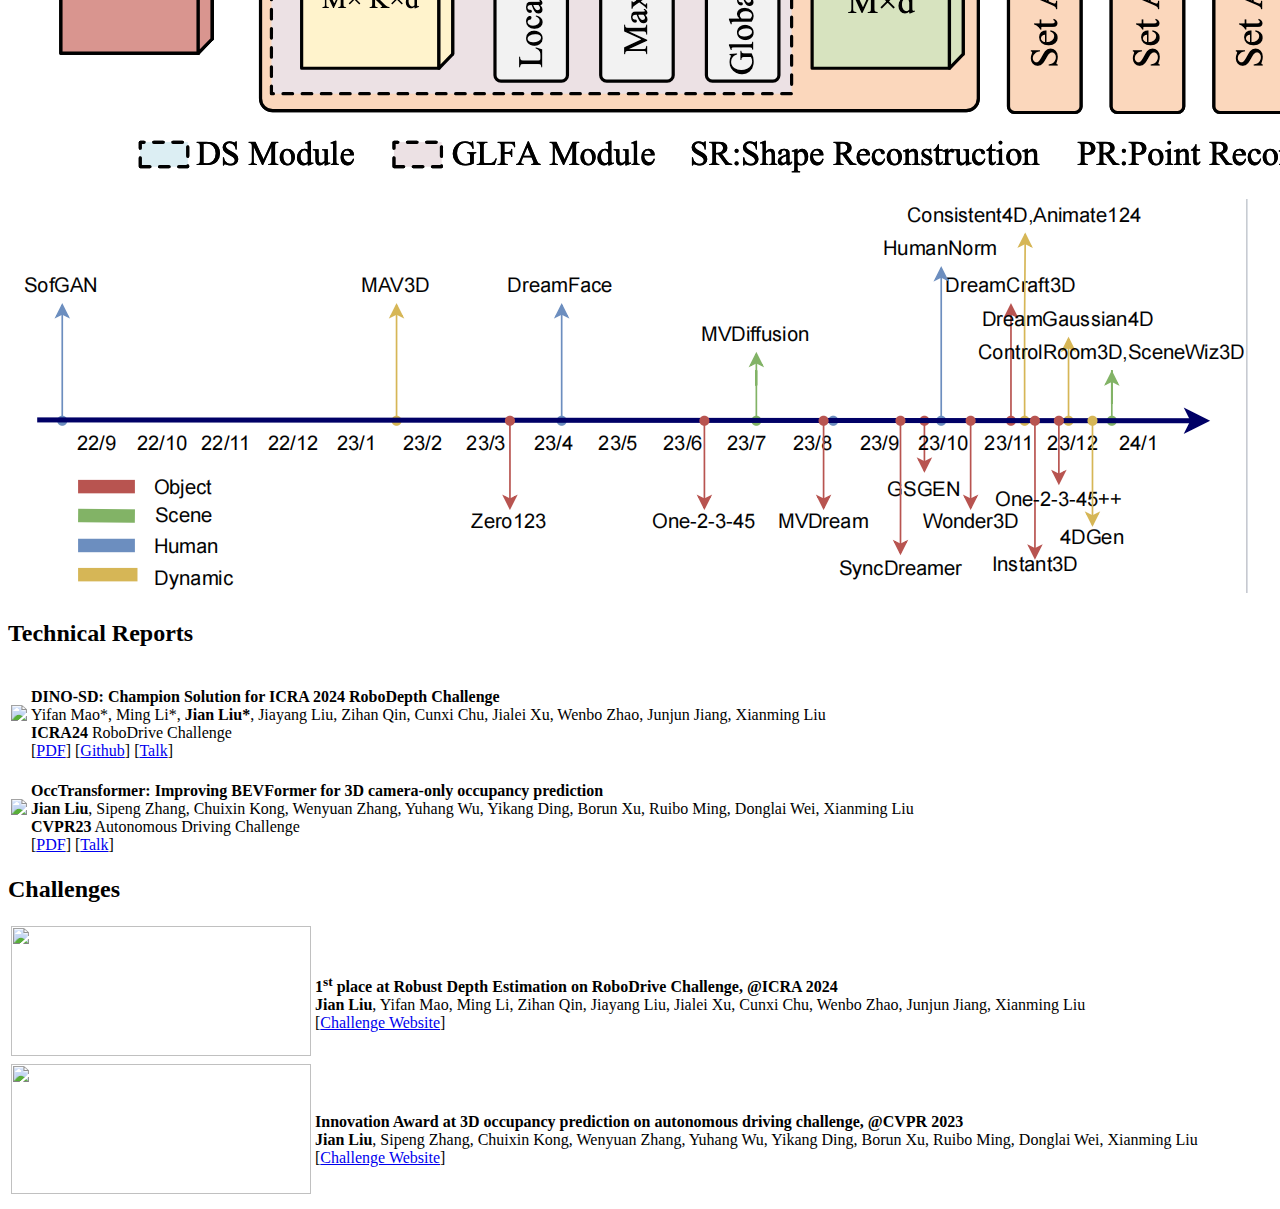
==== commit d3e99e86: "china national scholarship" ====
--- a/index.html
+++ b/index.html
@@ -89,6 +89,9 @@
 <h2>Selected Awards</h2>
 <ul>
   <li>
+    China <b>National</b> Scholarship, 2024
+  </li>
+  <li>
     <b>Outstanding</b> Intern at Shanghai AI Lab, 2024
   </li>
   <li>
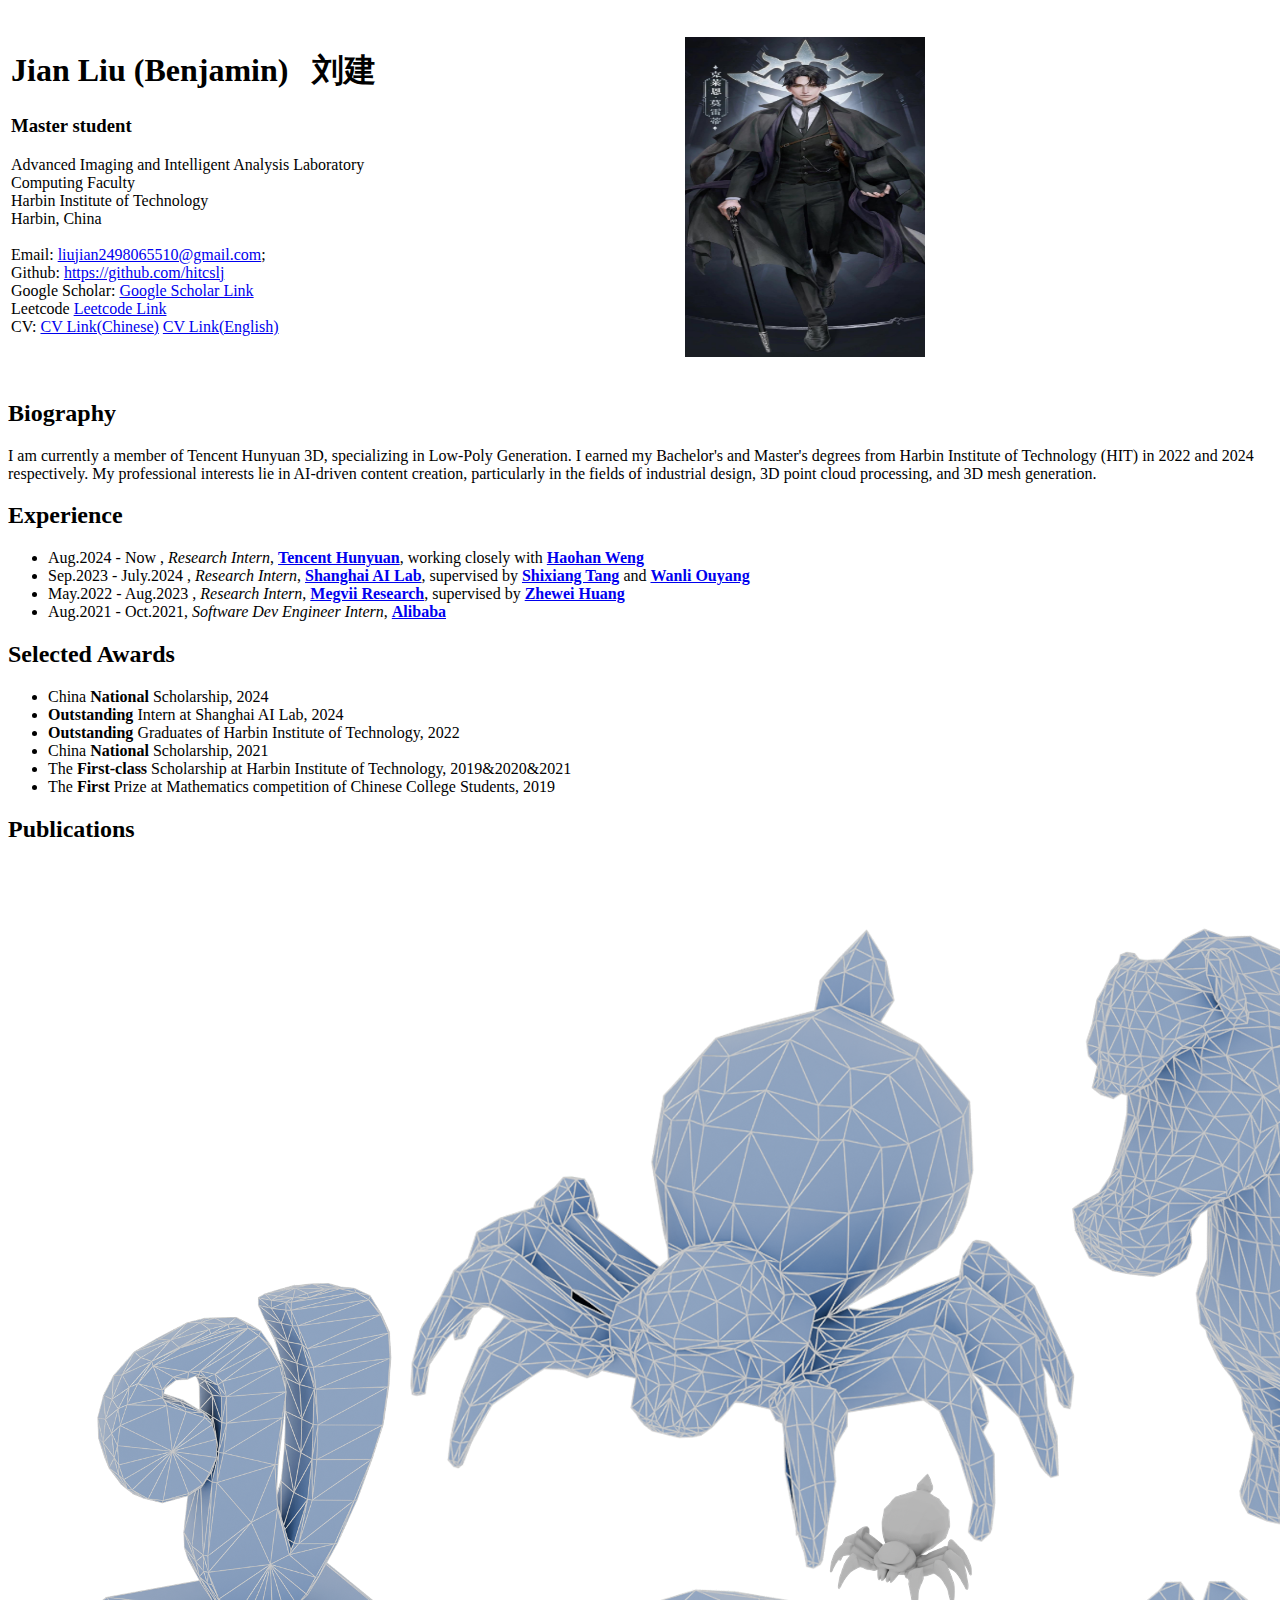
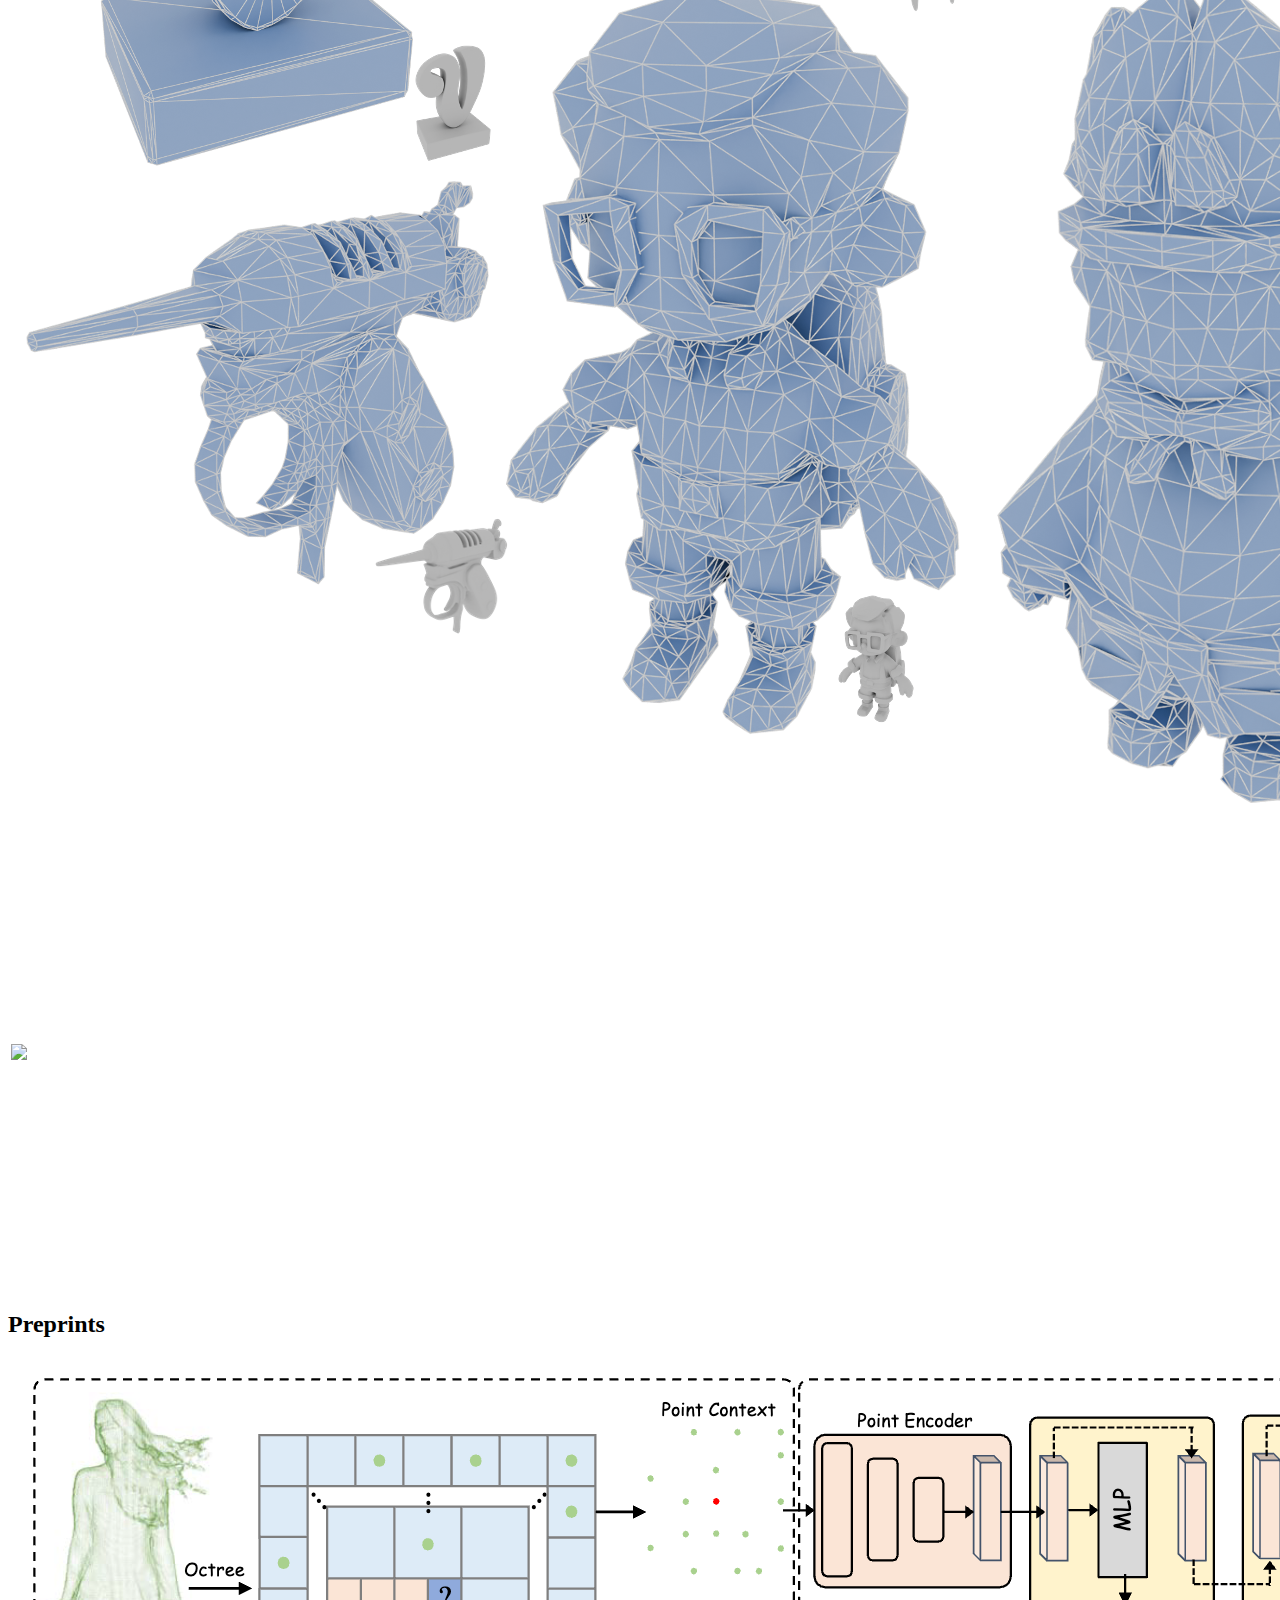
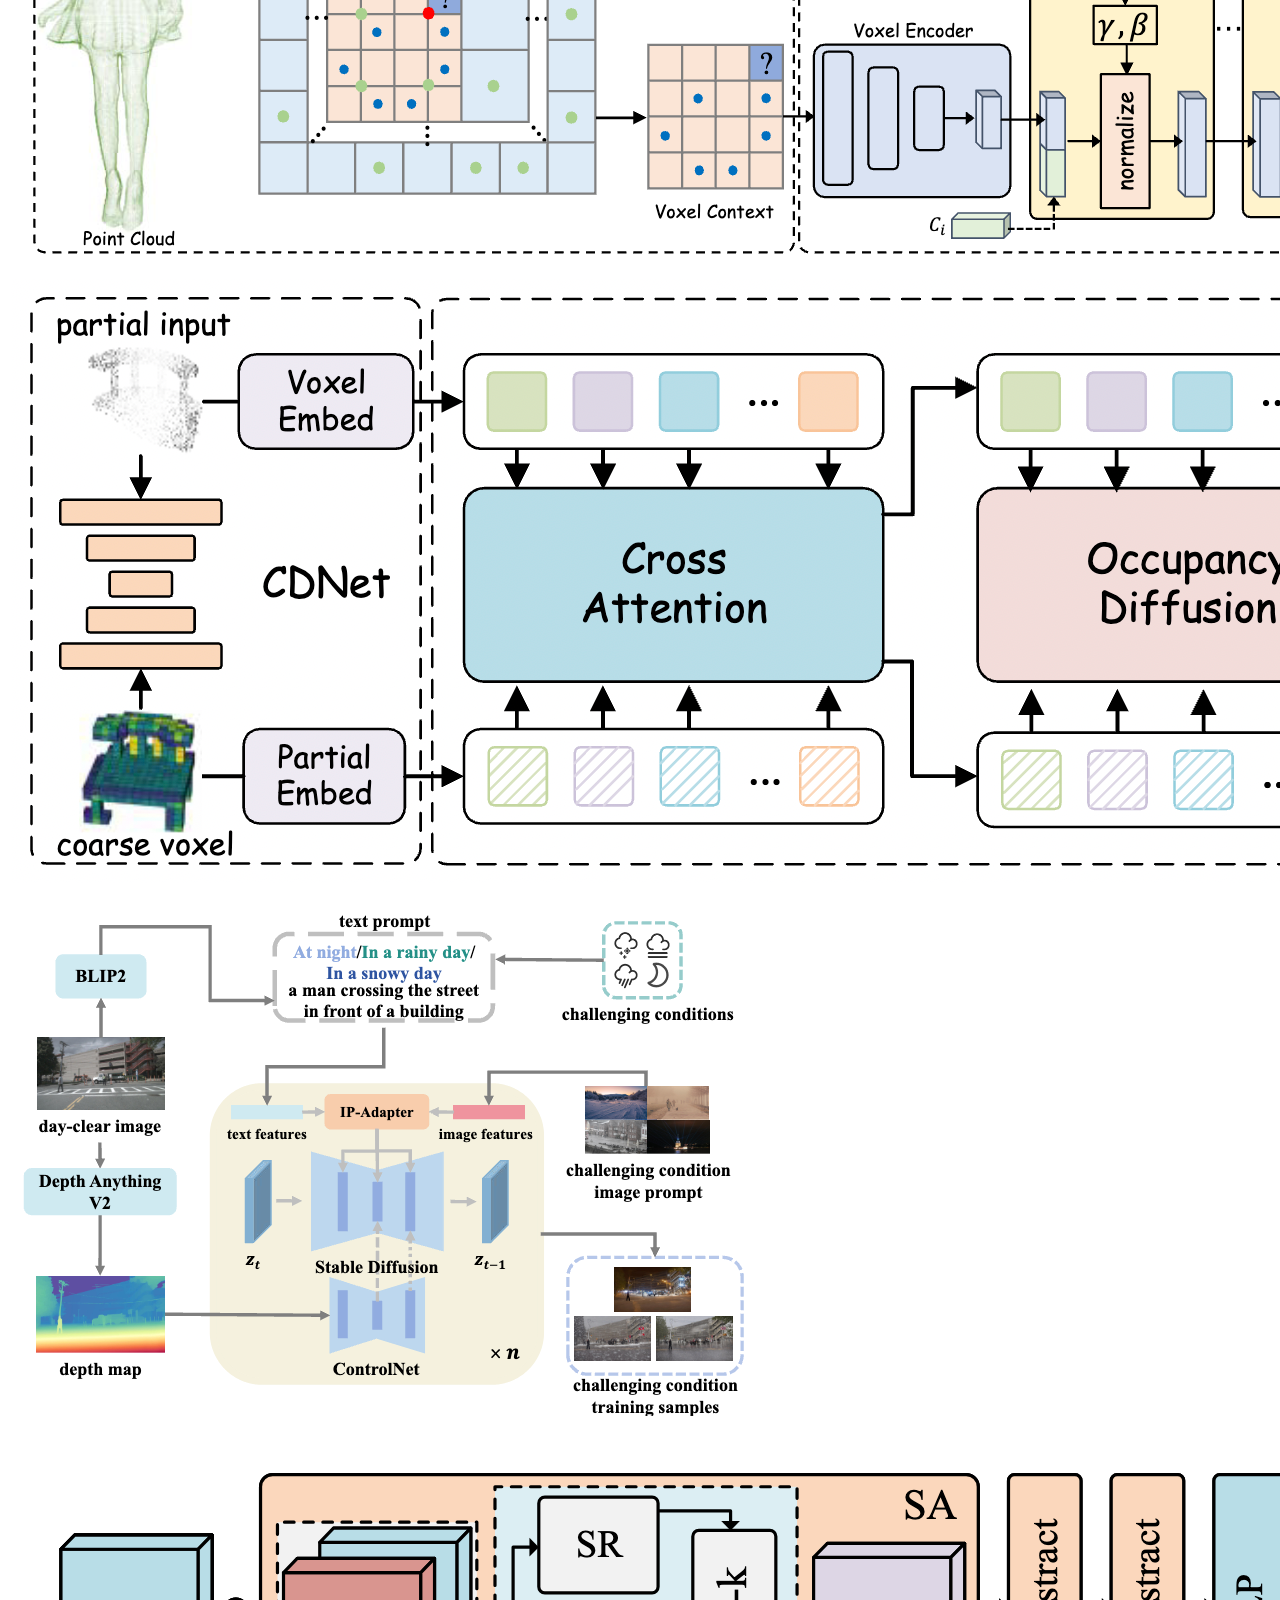
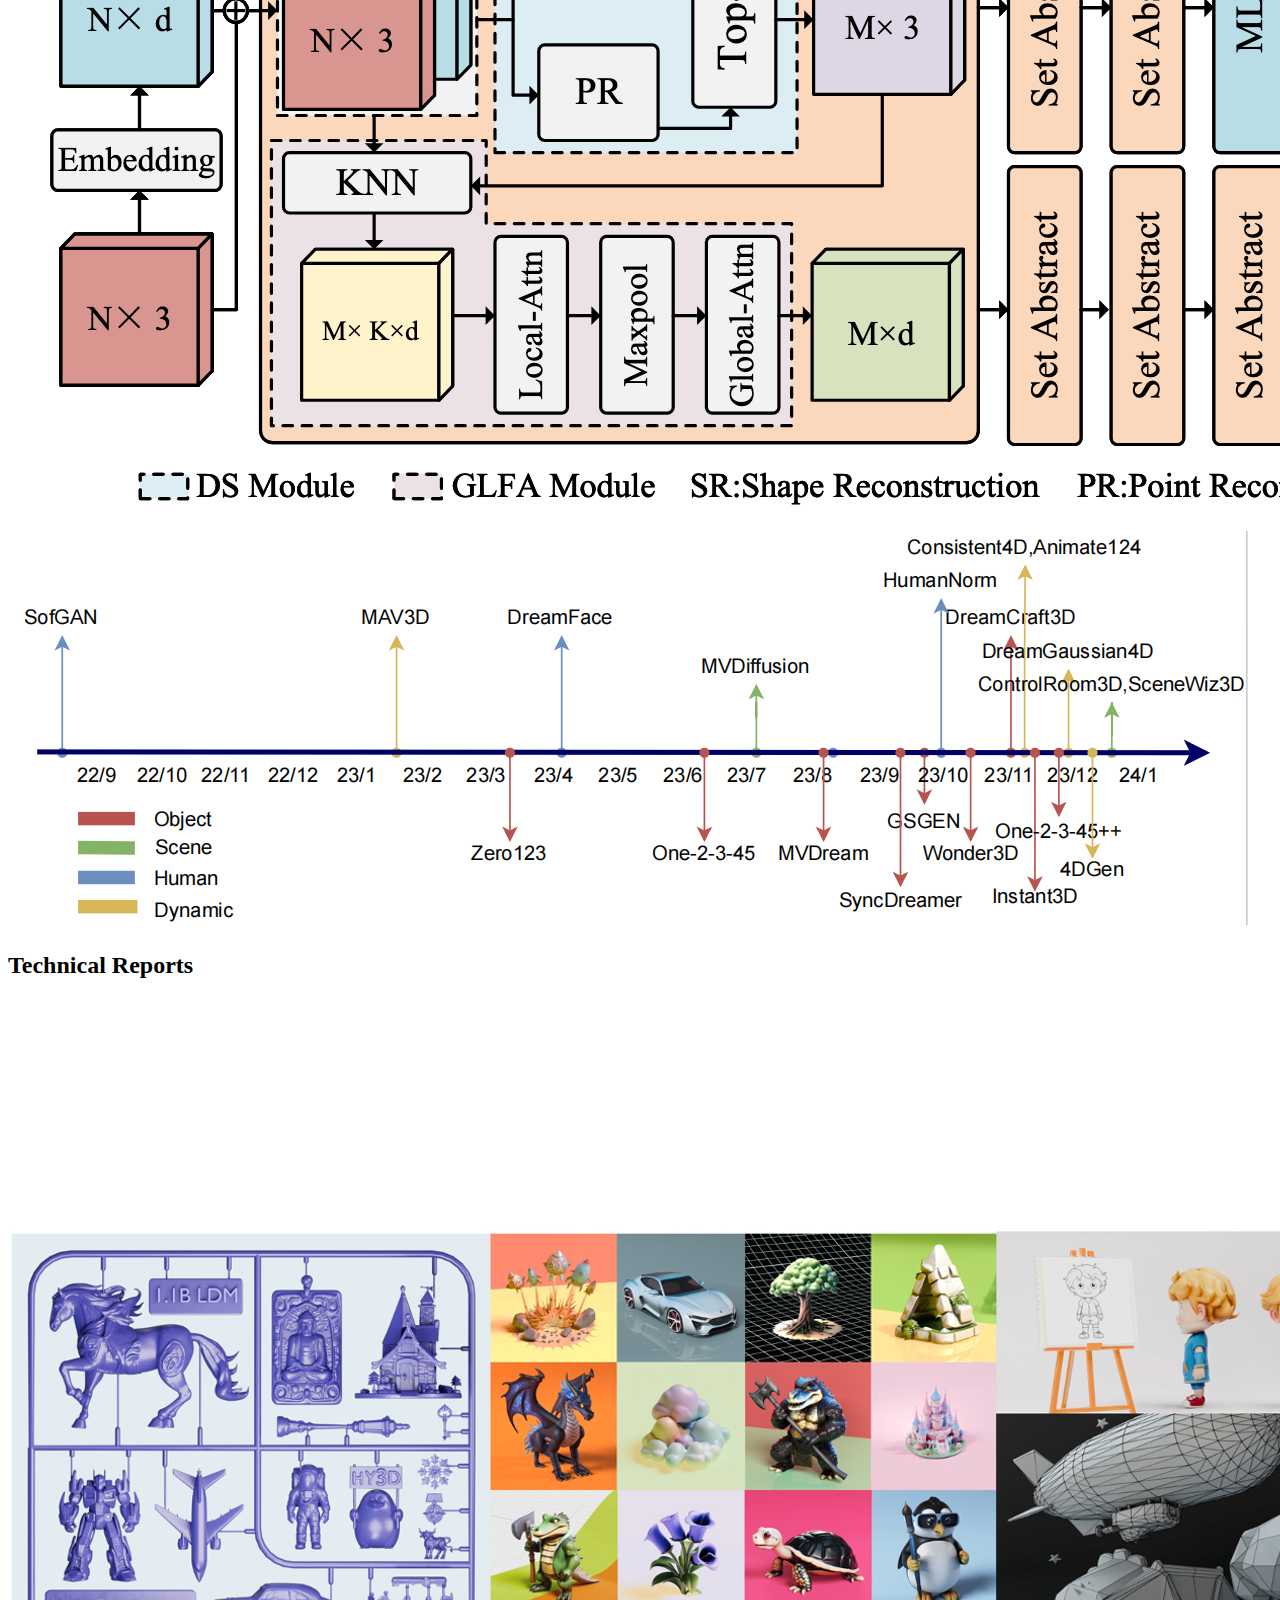
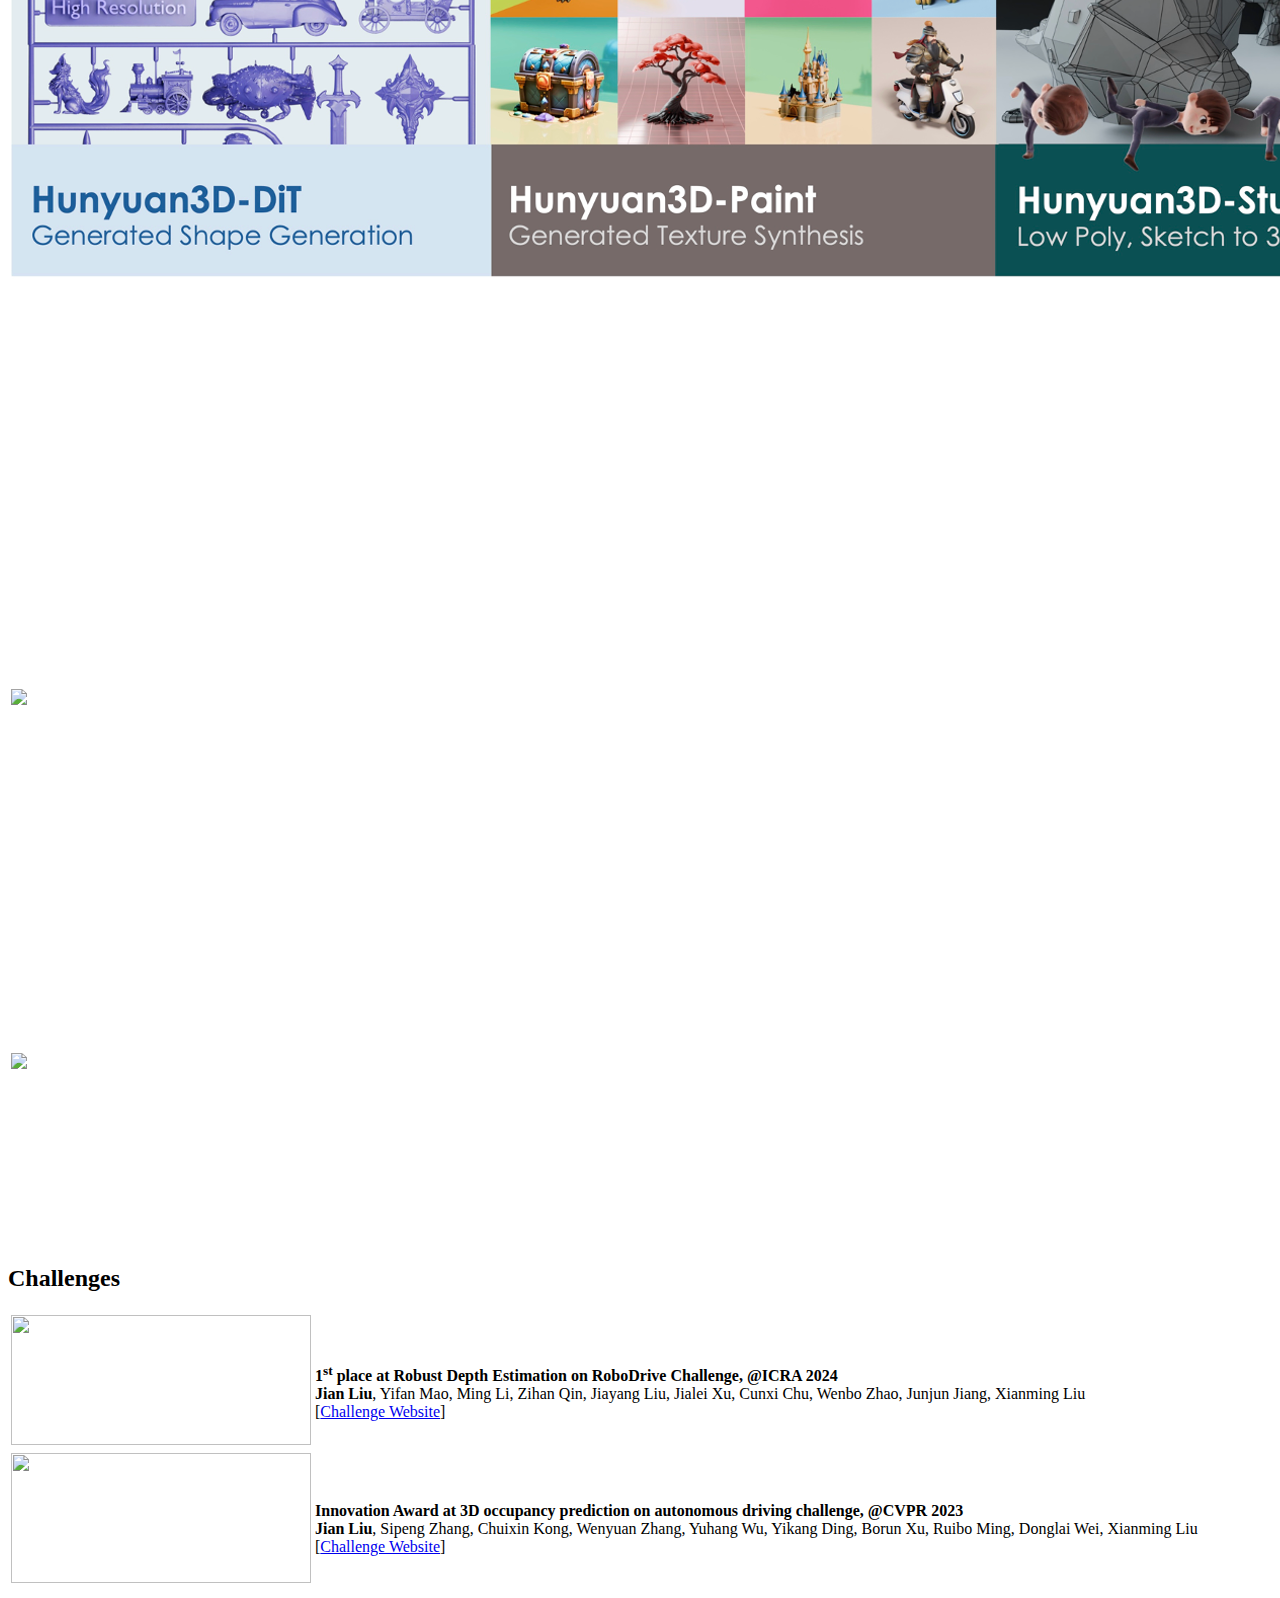
==== commit 1e7e1f35: "add tencent" ====
--- a/index.html
+++ b/index.html
@@ -38,7 +38,7 @@
         <br>Harbin, China
         <br>
         <br> Email:  
-        <a href="hitcslj@stu.hit.edu.cn"> hitcslj@stu.hit.edu.cn</a>;
+        <a href="liujian2498065510@gmail.com">liujian2498065510@gmail.com</a>;
 <!--        <br>&nbsp;&nbsp;&nbsp;&nbsp;&nbsp;&nbsp;&nbsp;&nbsp;&nbsp;&nbsp;&nbsp;&nbsp;<a href="liujian2498065510@gmail.com"> liujian2498065510@gmail.com</a>-->
         <br> Github: 
         <a href="https://github.com/hitcslj">https://github.com/hitcslj</a>
@@ -65,15 +65,15 @@
 
 <h2>Biography</h2>
 
-  <p> I am a final year Master student in Computer Science at Harbin Institute of Technology (HIT).
-  I obtained my Bachelor's degree in Software Engineering from HIT in 2022. 
-  I am actively engaged in research focused on various aspects of <b>3D vision</b>, including <a href="https://github.com/hitcslj/awesome-robust-depth-estimation">depth estimation</a>, <a href="https://github.com/hitcslj/Awesome-Point-Cloud-Completion">point cloud analysis</a>, <a href="https://github.com/CVPR2023-3D-Occupancy-Prediction/CVPR2023-3D-Occupancy-Prediction">3d occupancy prediction</a>, <a href="https://github.com/hitcslj/Awesome-AIGC-3D">AIGC 3D</a>. Additionally, I am also involved in the exciting field of <b>AI4Science</b>, specifically in the area of <a href="https://github.com/hitcslj/awesome-airfoil-design">airfoil design</a>. </p>
-
-
-
+<p>
+  I am currently a member of Tencent Hunyuan 3D, specializing in Low-Poly Generation. I earned my Bachelor's and Master's degrees from Harbin Institute of Technology (HIT) in 2022 and 2024 respectively. My professional interests lie in AI-driven content creation, particularly in the fields of industrial design, 3D point cloud processing, and 3D mesh generation.
+</p>
 <h2>Experience</h2>
 <ul>
   <li>
+    Aug.2024 - Now , <i>Research Intern</i>, <b><a href="https://hunyuan.tencent.com/"> Tencent Hunyuan</a></b>, working closely with <b><a href="https://whaohan.github.io/">Haohan Weng</a></b>
+  </li>
+  <li>
     Sep.2023 - July.2024 , <i>Research Intern</i>, <b><a href="https://www.shlab.org.cn/"> Shanghai AI Lab</a></b>, supervised by <b><a href="https://scholar.google.com/citations?hl=en&user=TJ4ihdkAAAAJ">Shixiang Tang</a></b> and <b><a href="https://wlouyang.github.io/">Wanli Ouyang</a></b> 
   </li>
   <li>
@@ -114,6 +114,18 @@
 
 <table class="pub_table">
   <tbody>
+  
+  <tr>
+    <td class="pub_td1"><img src="./files/bpt.png" class="papericon"></td>
+    <td class="pub_td2"><br><b>Scaling Mesh Generation via Compressive Tokenization</b>
+      <br>Haohan Weng, Zibo Zhao, Biwen Lei, Xianghui Yang, <b>Jian Liu</b>, Zeqiang Lai, Zhuo Chen, Yuhong Liu, Jie Jiang, Chunchao Guo, Tong Zhang, Shenghua Gao, C. L. Philip Chen
+      <br><b>CVPR 2025</b>
+      <br>
+      [<a href="https://arxiv.org/abs/2411.07025">PDF</a>]
+      [<a href="https://github.com/whaohan/bpt">Github</a>]
+      [<a href="https://whaohan.github.io/bpt">Project Page</a>]
+    </td>
+  </tr>
 
   <tr>
     <td class="pub_td1"><img src="./files/airfoil-pipeline.png" class="papericon"></td>
@@ -200,6 +212,18 @@
 <h2>Technical Reports</h2>
 <table class="pub_table">
   <tbody>
+  
+  <tr>
+    <td class="pub_td1"><img src="./files/hunyuan3d_2.png" class="papericon"></td>
+    <td class="pub_td2"><br><b>Hunyuan3D 2.0: Scaling Diffusion Models for High Resolution Textured 3D Assets Generation</b>
+      <br>Jian Liu is one of the contributors of Low-poly Generation
+      <br>
+      [<a href="https://arxiv.org/abs/2501.12202">PDF</a>]
+      [<a href="https://github.com/Tencent/Hunyuan3D-2">Github</a>]
+      [<a href="https://3d-models.hunyuan.tencent.com/">Projects Page</a>]
+
+    </td>
+  </tr>
 
   <tr>
     <td class="pub_td1"><img src="./files/dino_sd.png" class="papericon"></td>
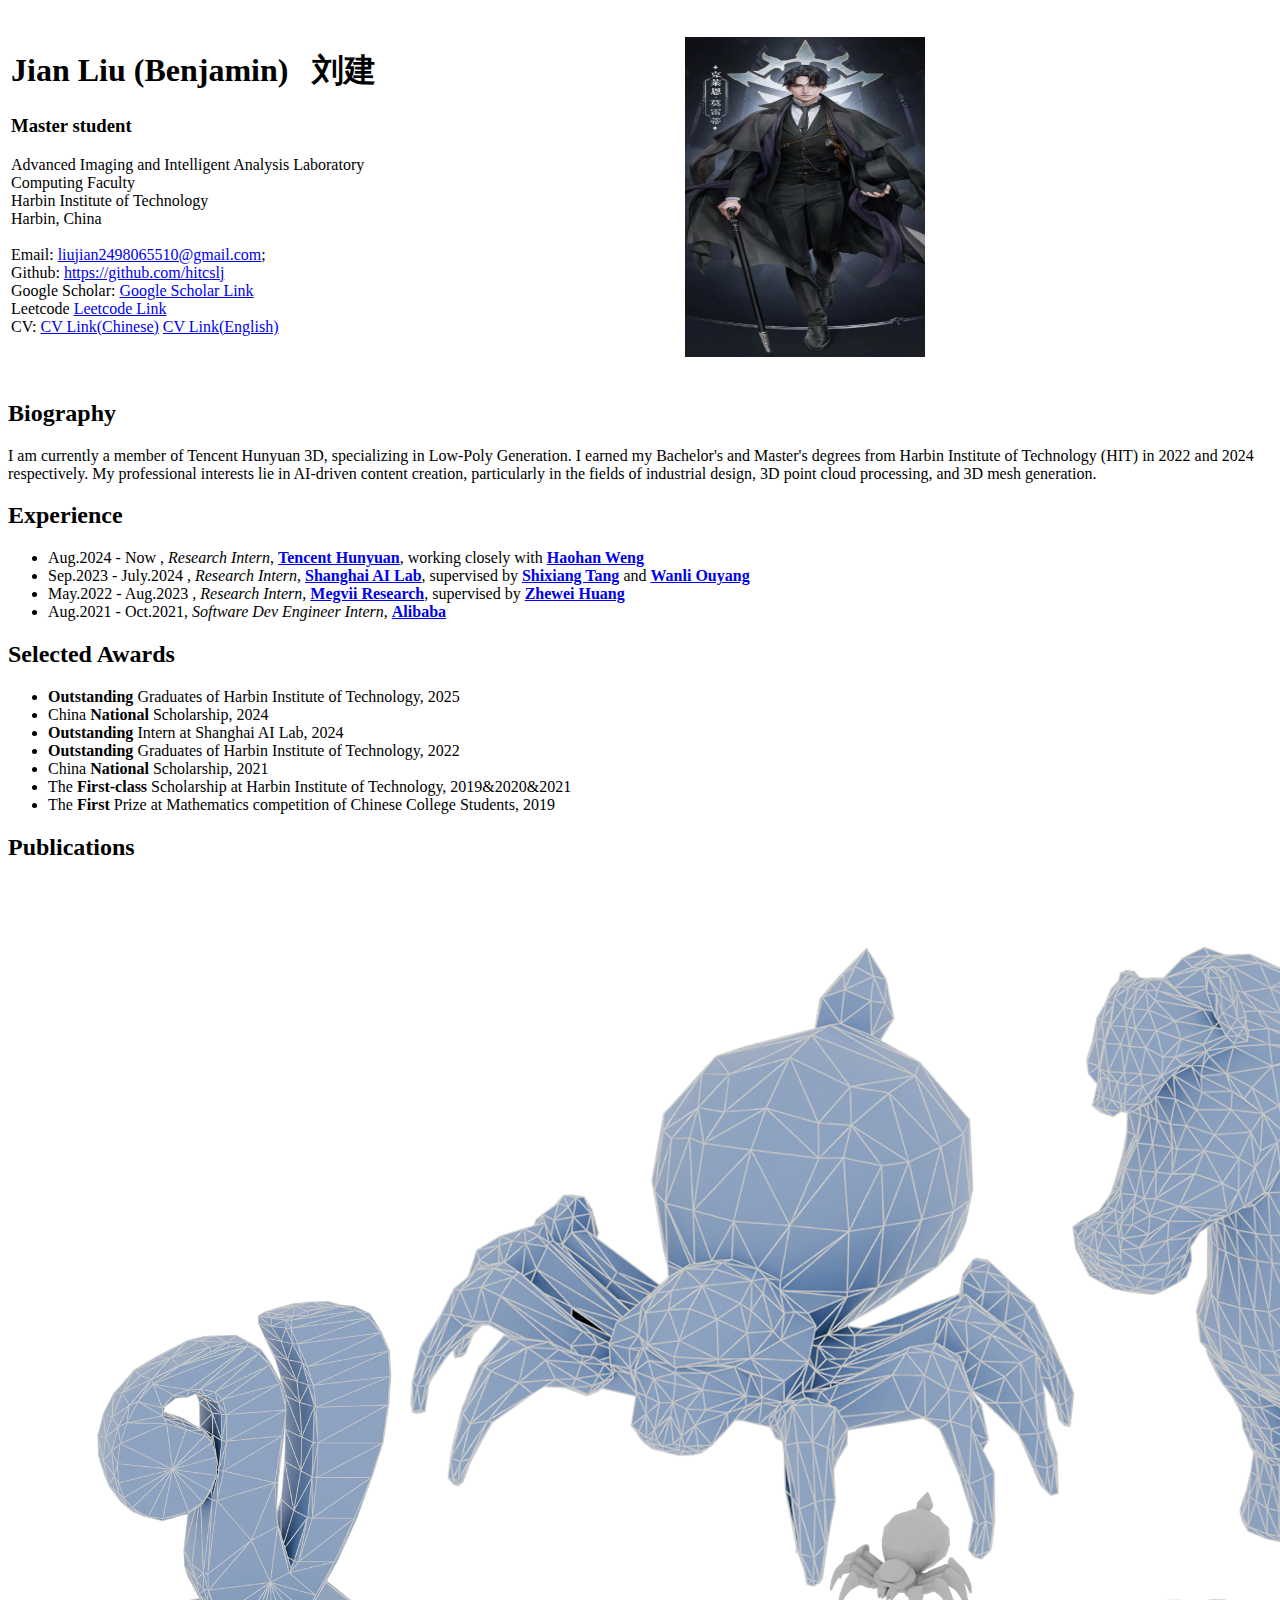
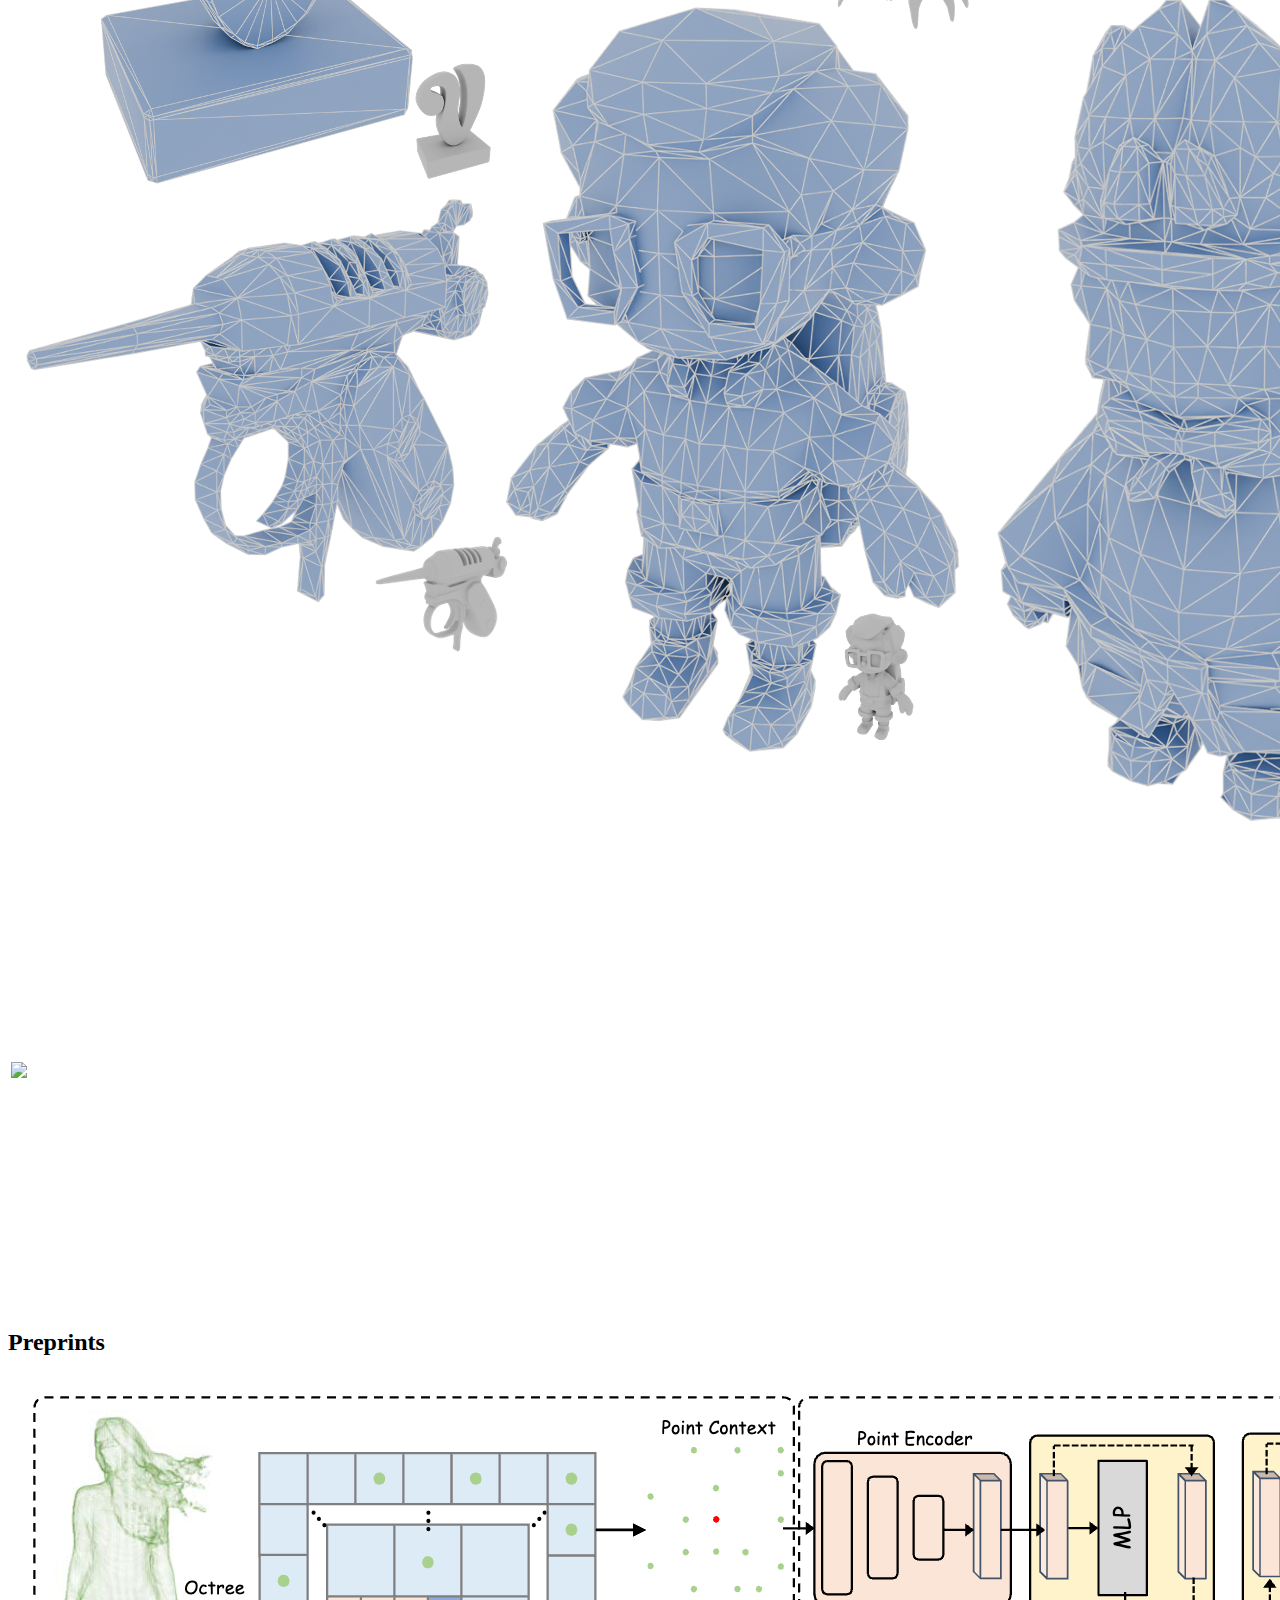
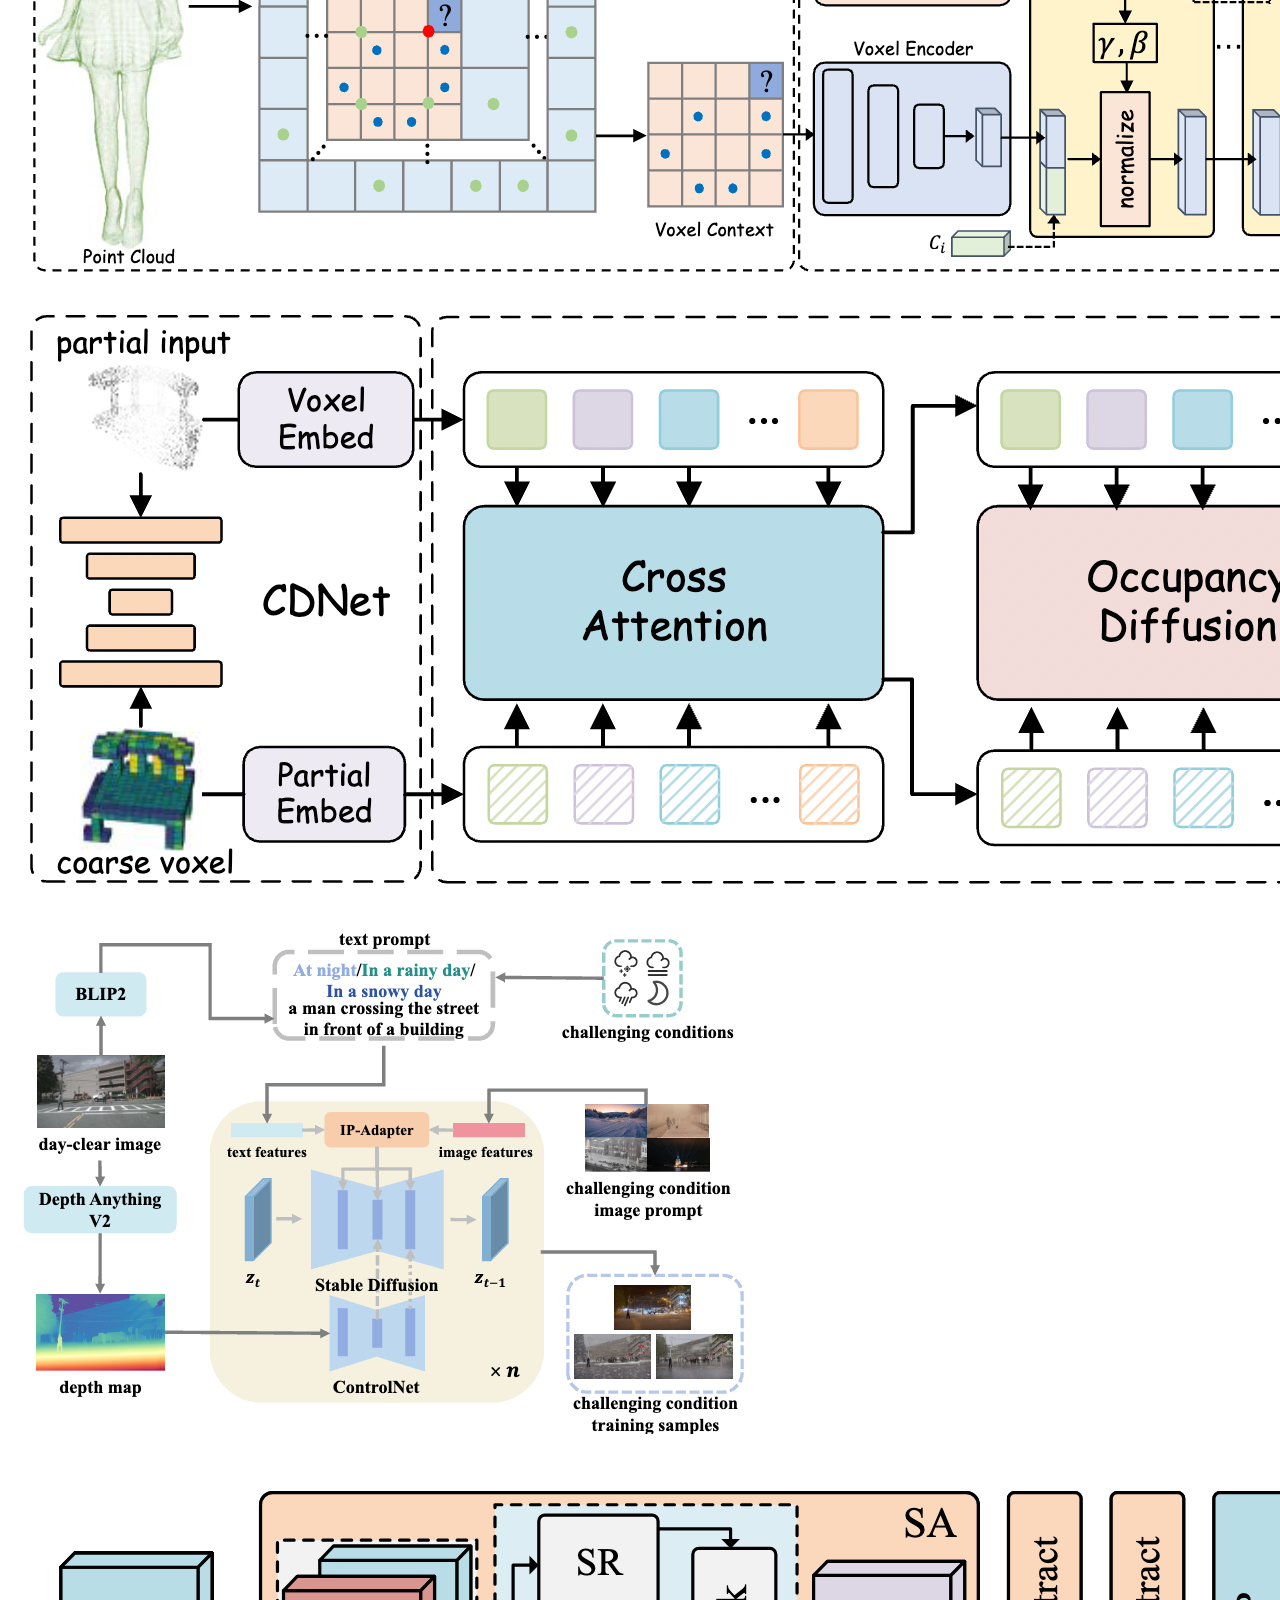
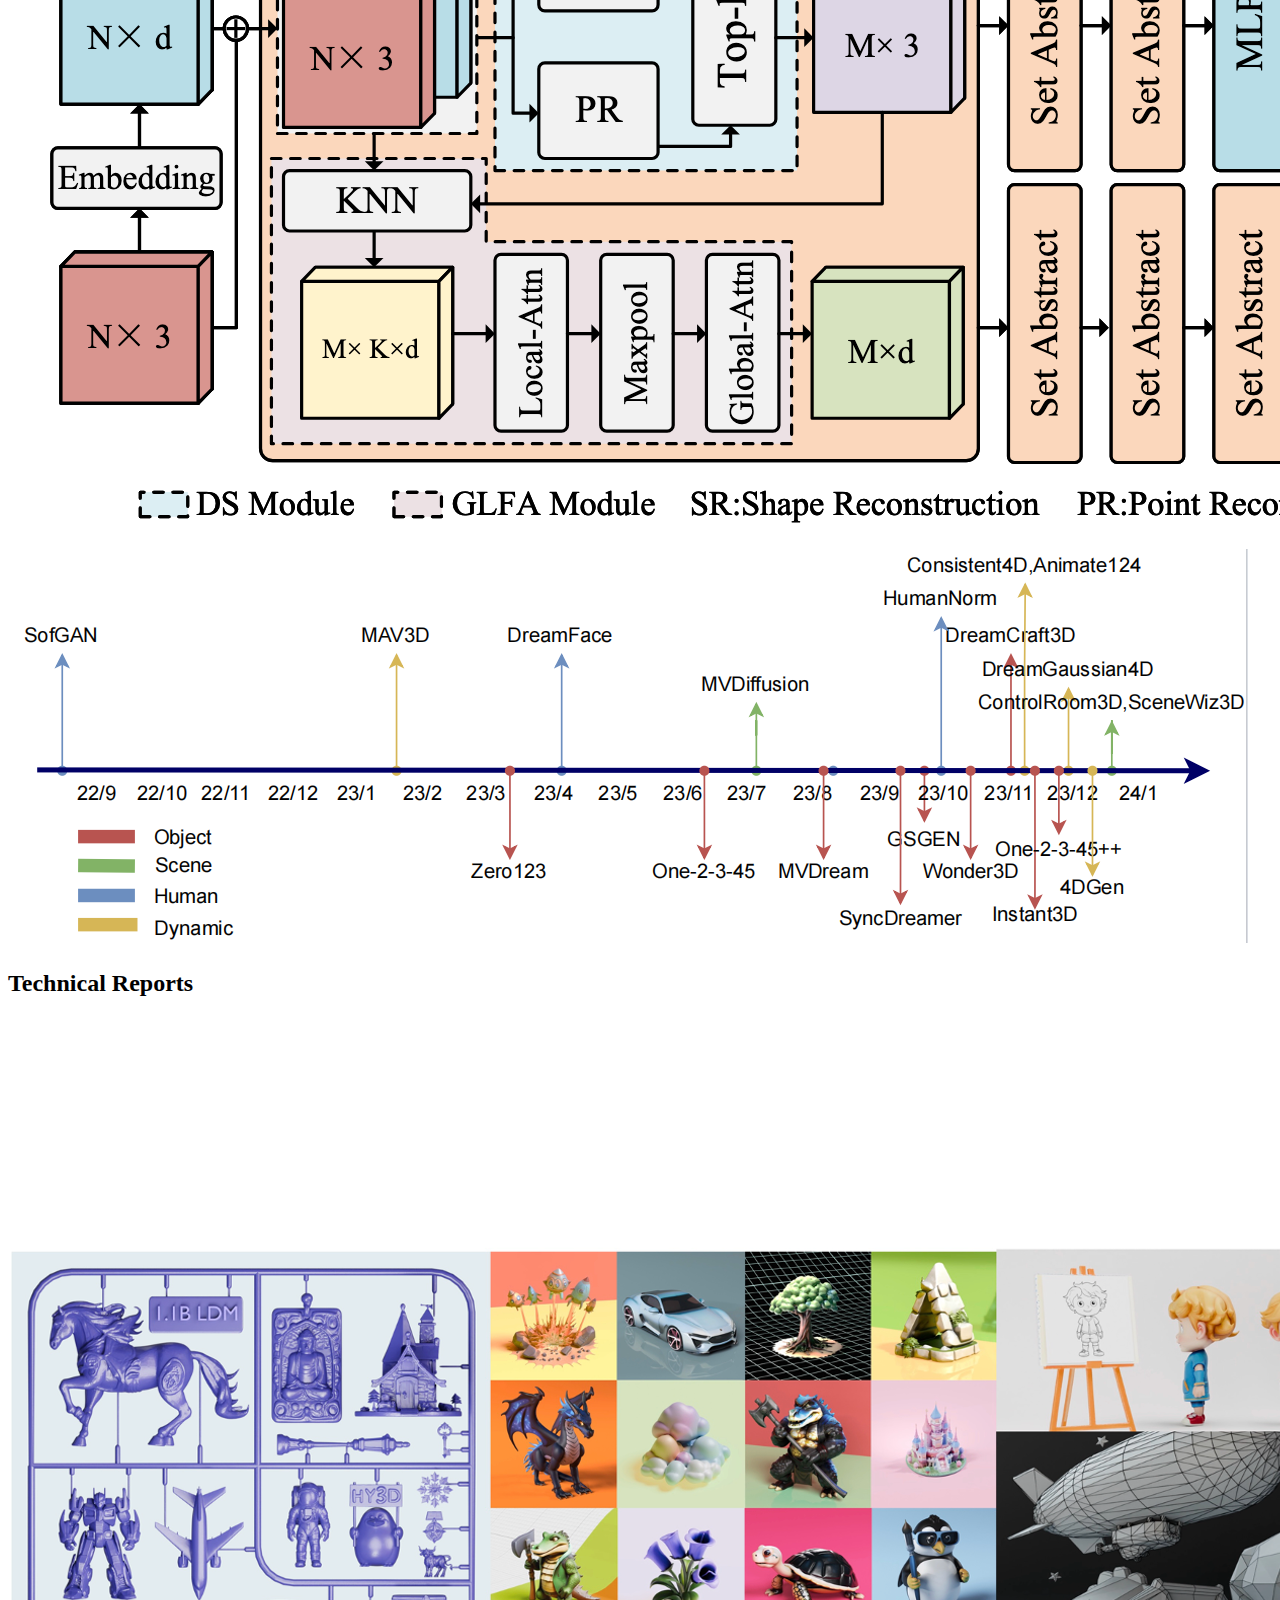
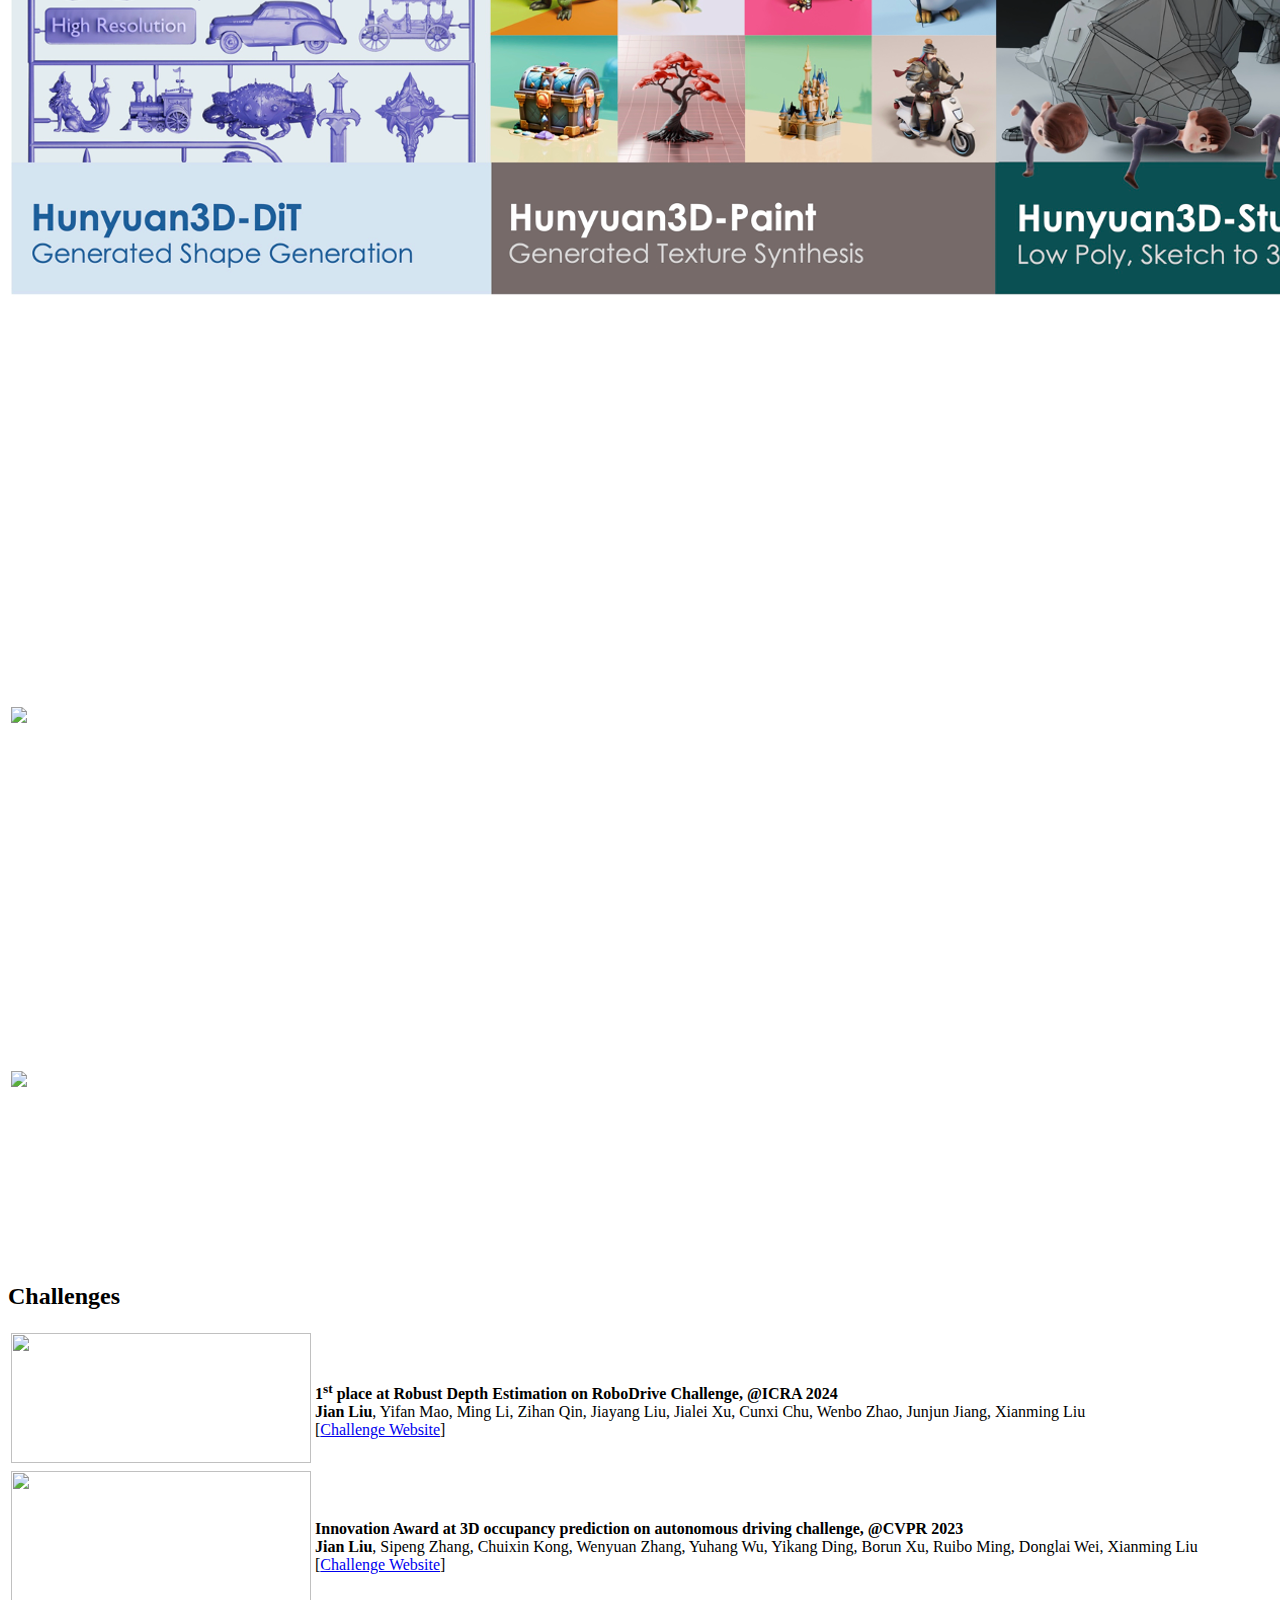
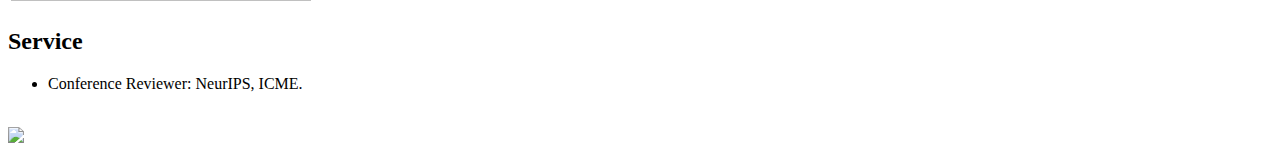
==== commit a51fb70c: "update" ====
--- a/index.html
+++ b/index.html
@@ -89,6 +89,9 @@
 <h2>Selected Awards</h2>
 <ul>
   <li>
+    <b>Outstanding</b> Graduates of Harbin Institute of Technology, 2025 
+  </li>
+  <li>
     China <b>National</b> Scholarship, 2024
   </li>
   <li>
@@ -280,5 +283,18 @@
   </tbody>
 </table>
 
+<h2>Service</h2>
+
+<ul>
+  <li> Conference Reviewer: NeurIPS, ICME.</li>
+</ul>
+
+<br>
+
+
+
+<a href="https://mapmyvisitors.com/web/1by2h"  title="Visit tracker"><img src="https://mapmyvisitors.com/map.png?d=f6H62vvUiuP417y0Ay_kEFkOzotDi4AXgmWyKl59wTY&cl=ffffff" /></a>
+
+
 
 </div></div></body></html>
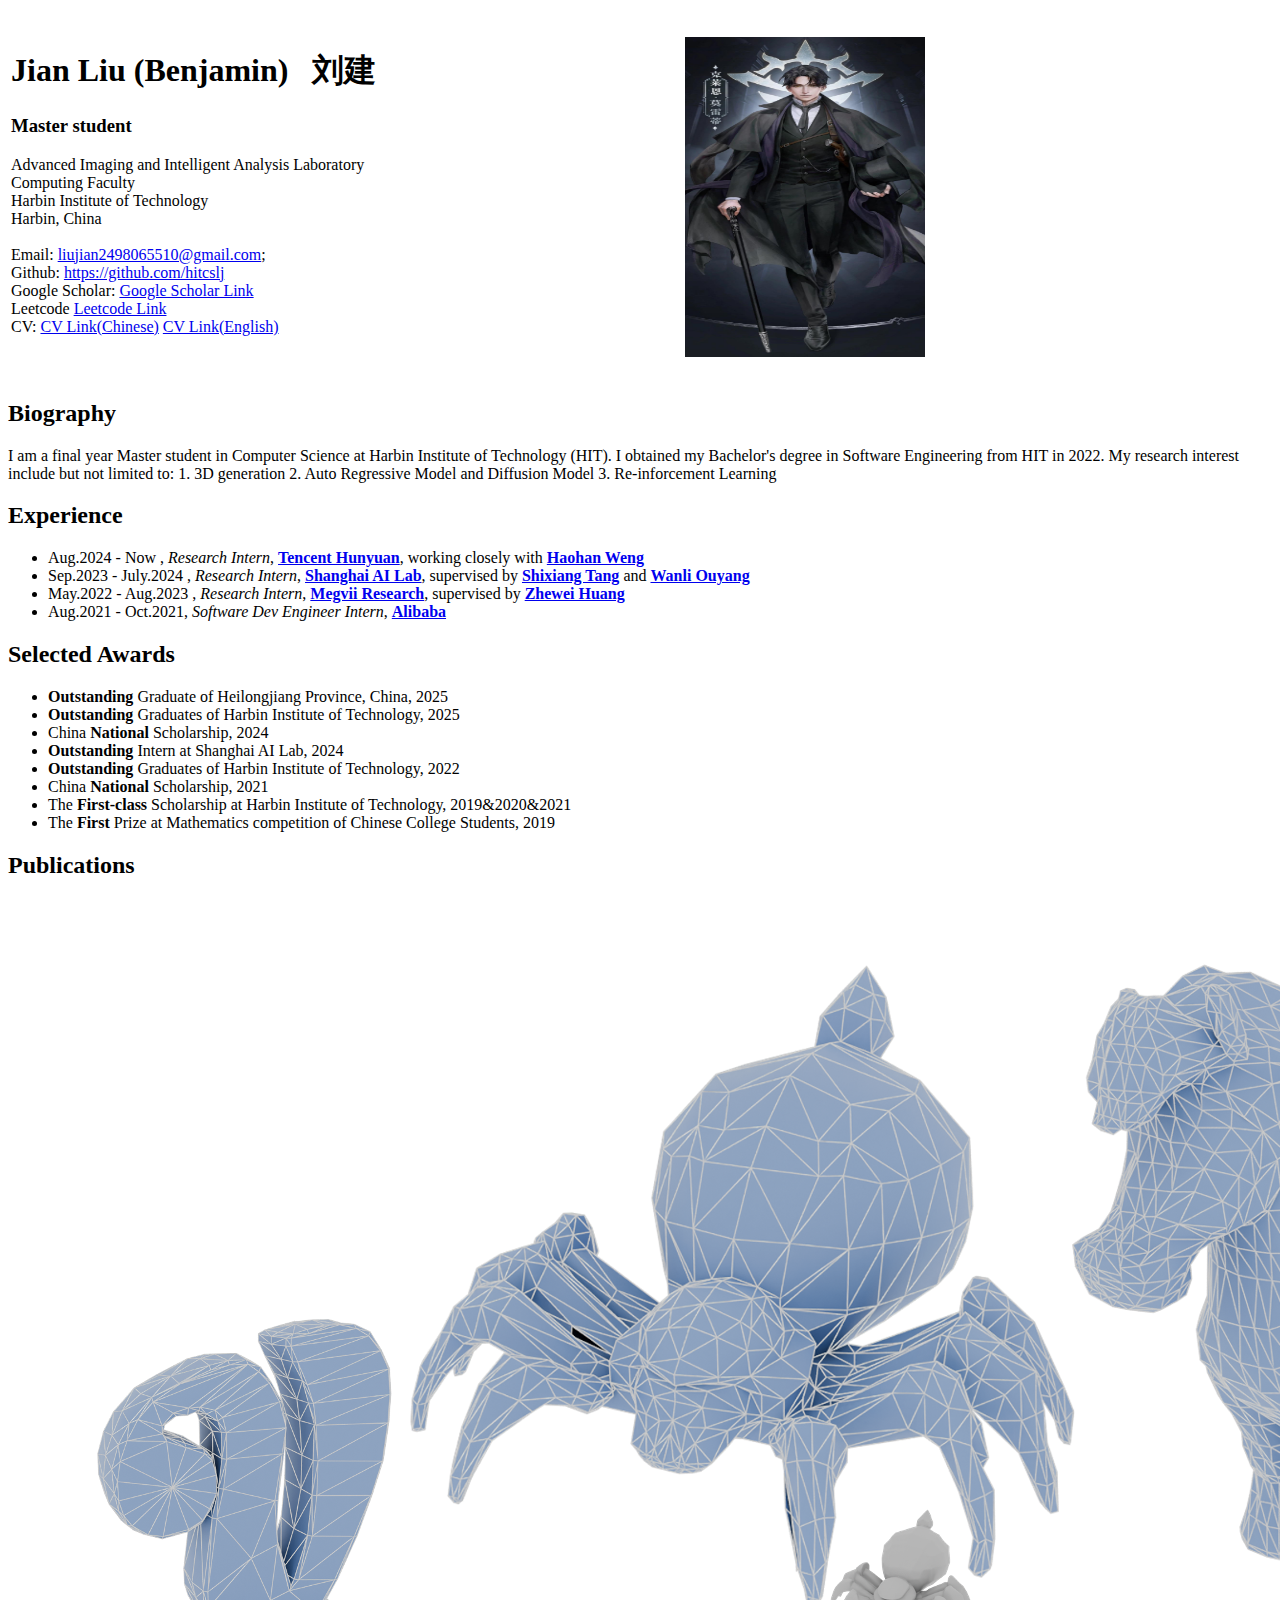
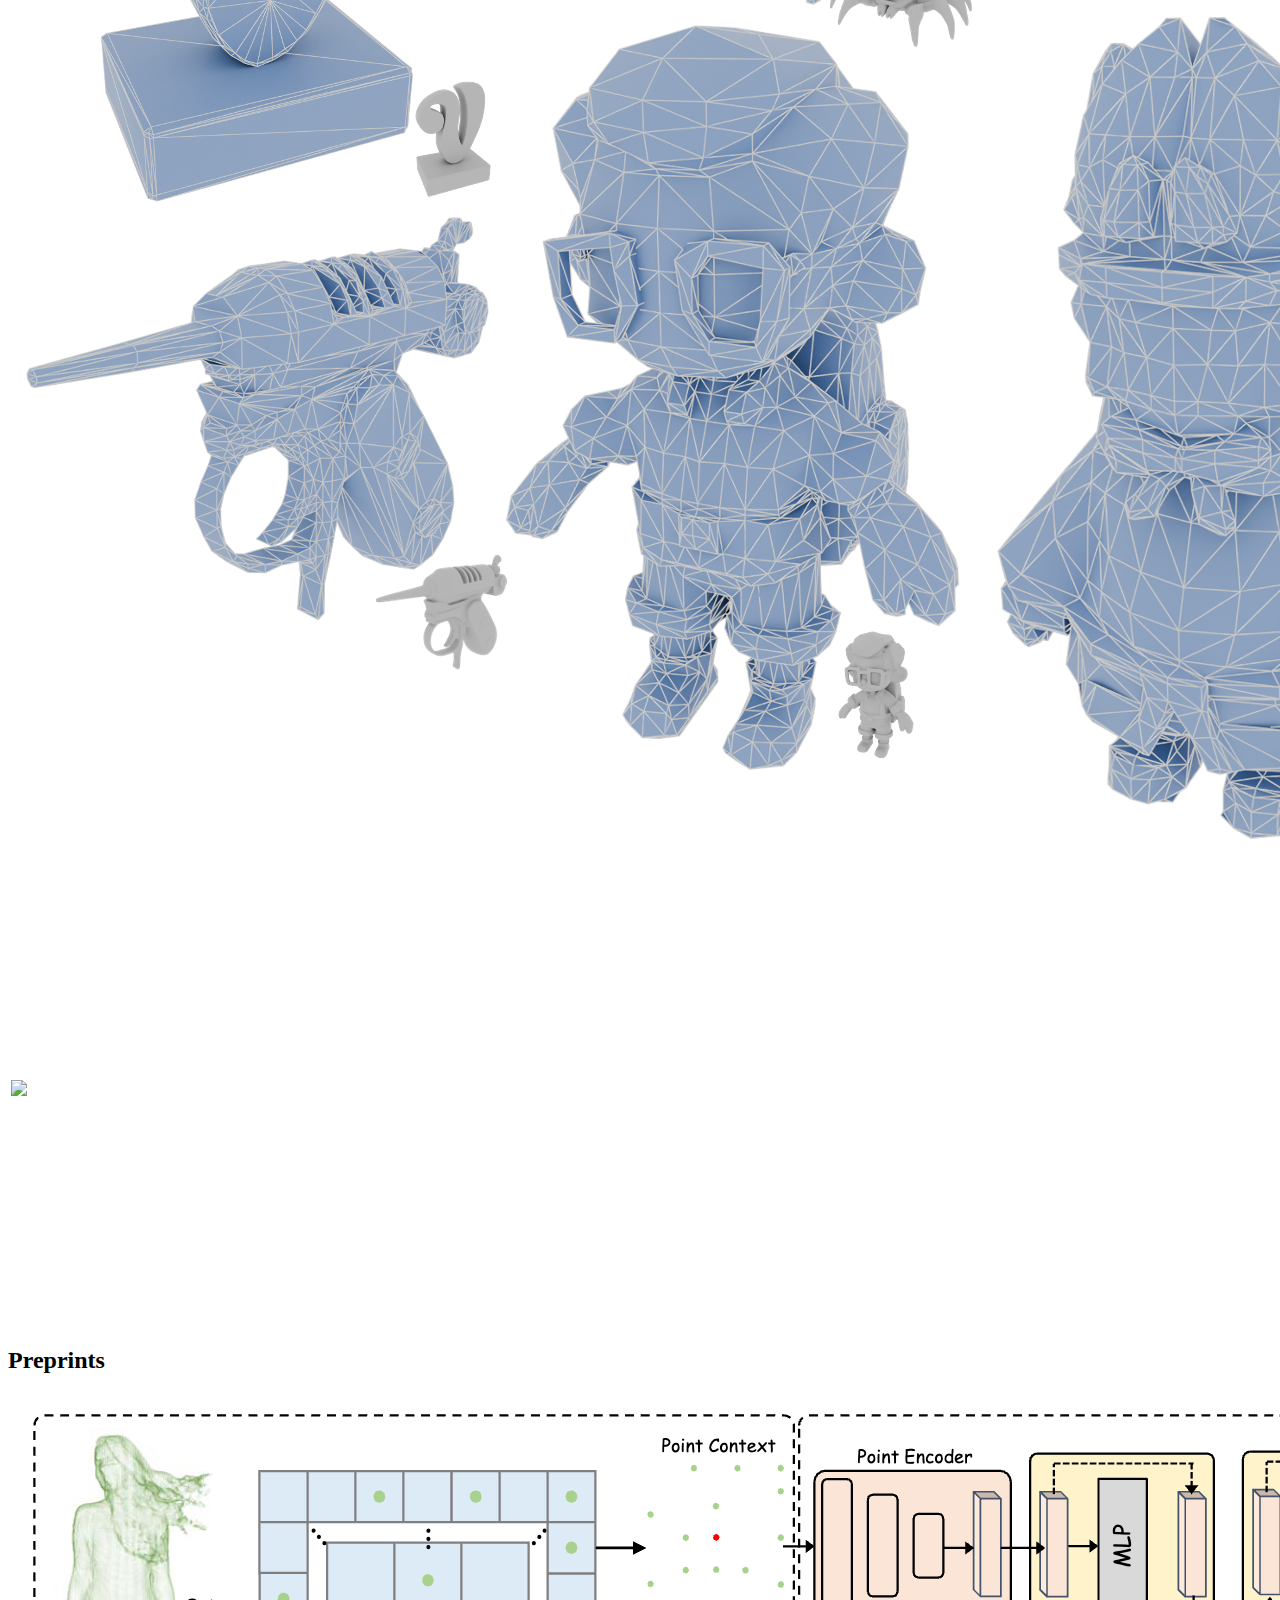
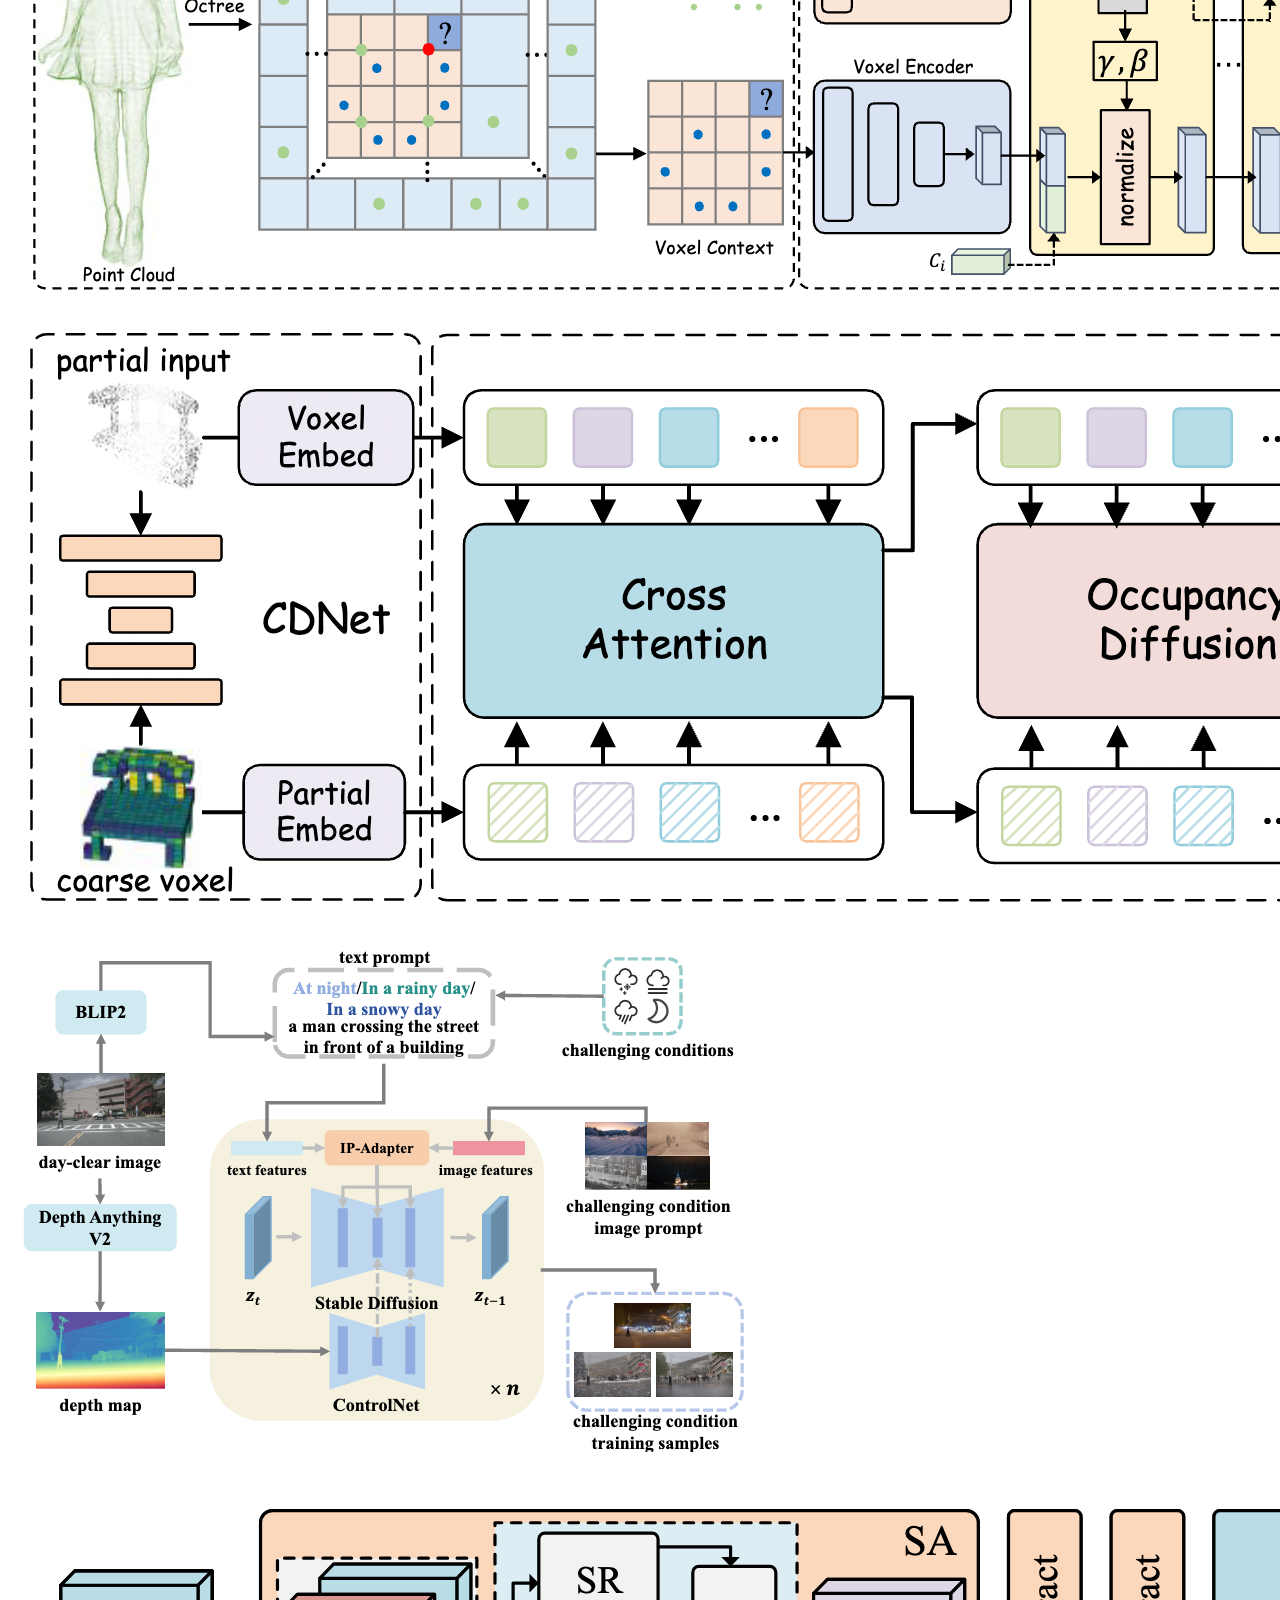
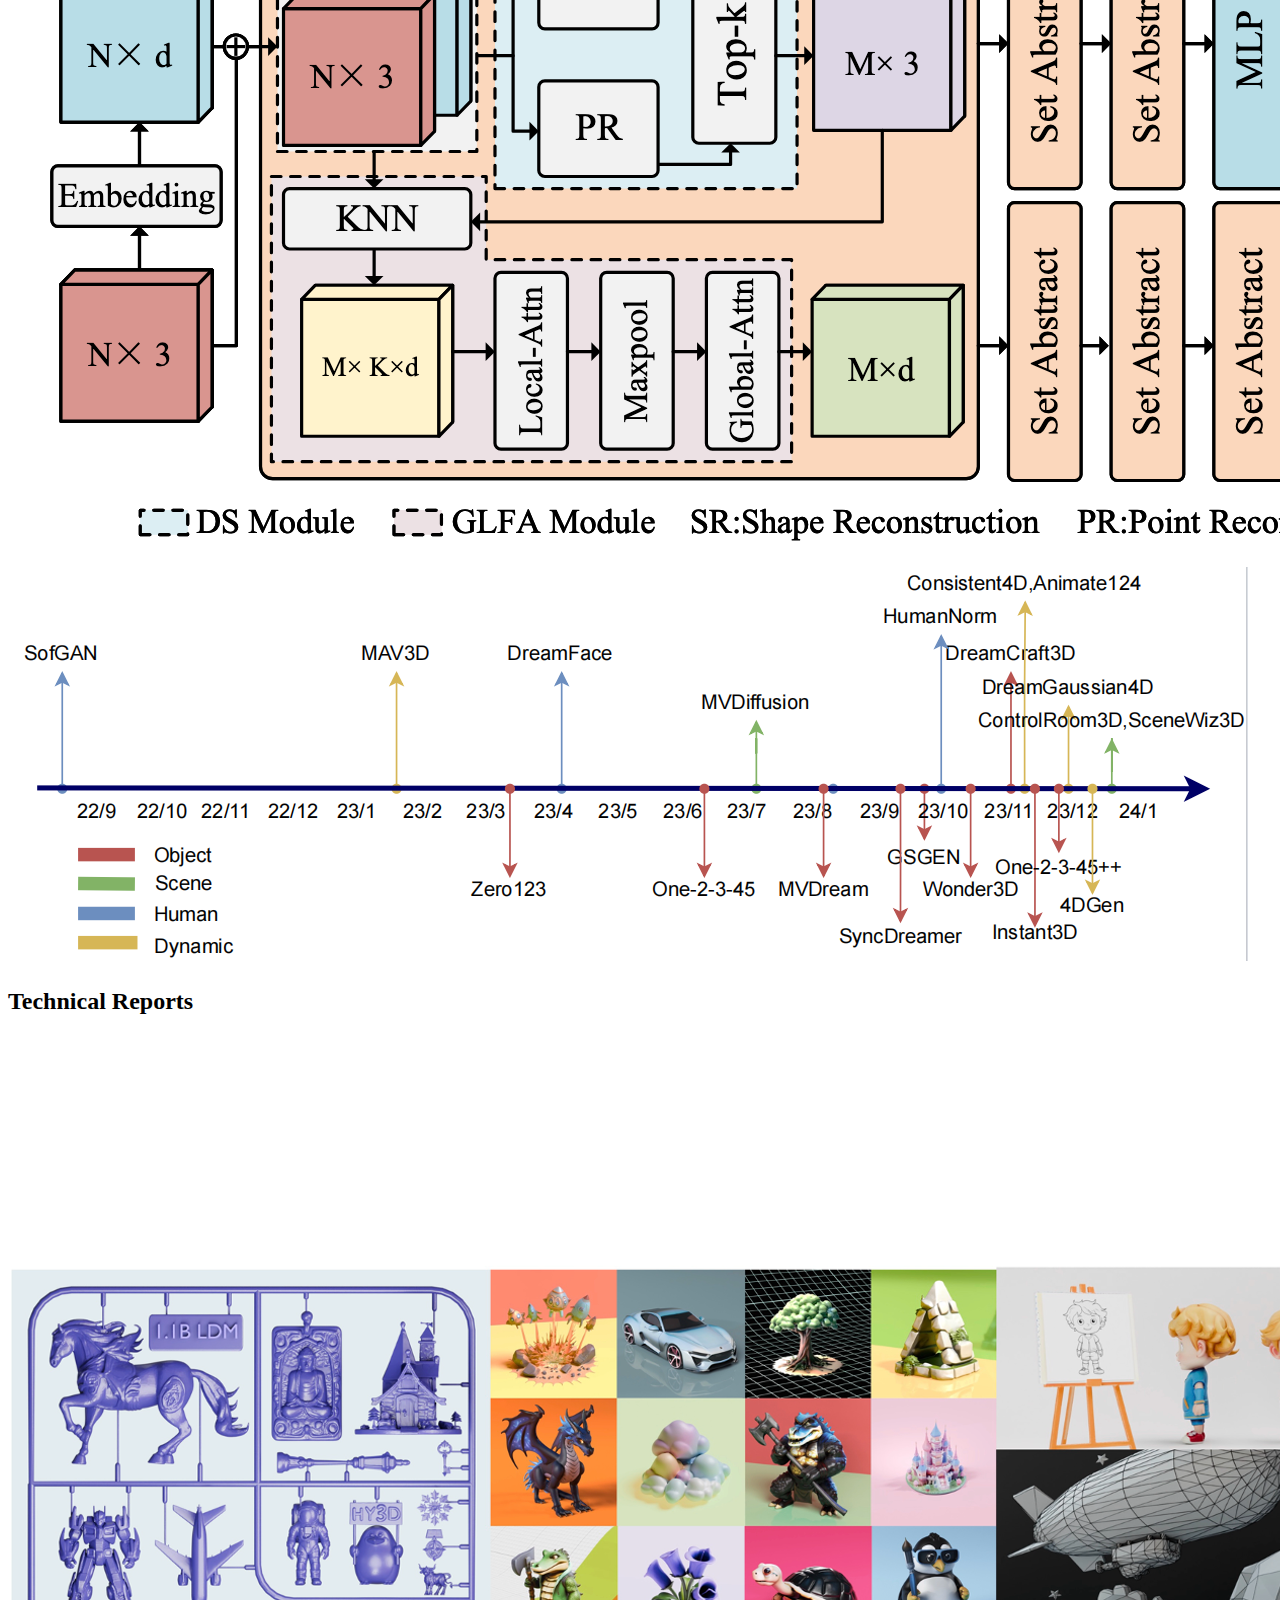
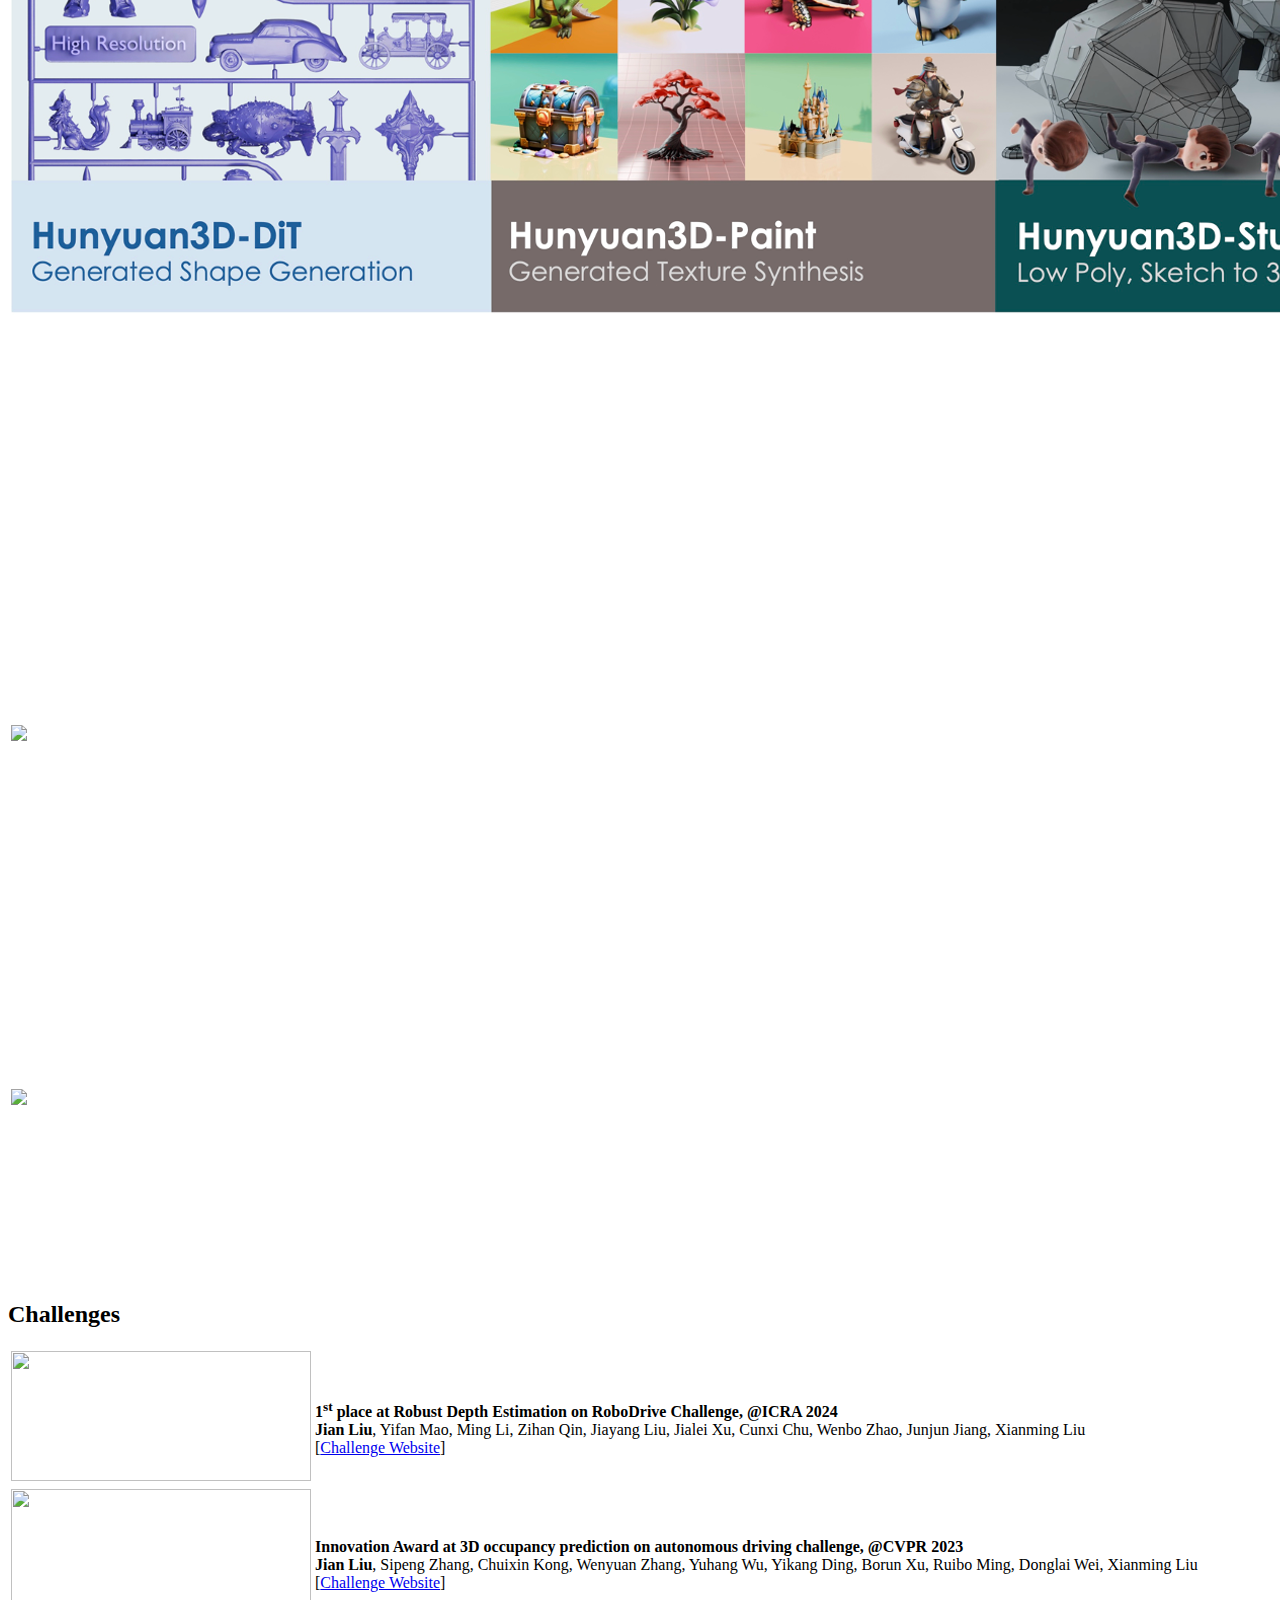
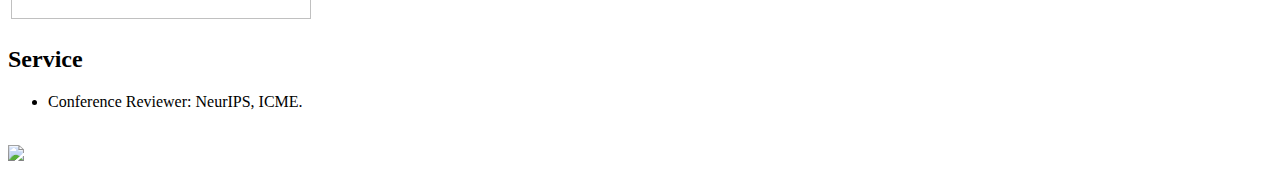
==== commit 0cfc11fb: "update" ====
--- a/index.html
+++ b/index.html
@@ -65,8 +65,10 @@
 
 <h2>Biography</h2>
 
-<p>
-  I am currently a member of Tencent Hunyuan 3D, specializing in Low-Poly Generation. I earned my Bachelor's and Master's degrees from Harbin Institute of Technology (HIT) in 2022 and 2024 respectively. My professional interests lie in AI-driven content creation, particularly in the fields of industrial design, 3D point cloud processing, and 3D mesh generation.
+<p> 
+  I am a final year Master student in Computer Science at Harbin Institute of Technology (HIT).
+  I obtained my Bachelor's degree in Software Engineering from HIT in 2022. 
+  My research interest include but not limited to: 1. 3D generation  2. Auto Regressive Model and Diffusion Model   3. Re-inforcement Learning
 </p>
 <h2>Experience</h2>
 <ul>
@@ -88,6 +90,9 @@
 
 <h2>Selected Awards</h2>
 <ul>
+  <li>
+    <b>Outstanding</b> Graduate of Heilongjiang Province, China, 2025 
+  </li>
   <li>
     <b>Outstanding</b> Graduates of Harbin Institute of Technology, 2025 
   </li>
